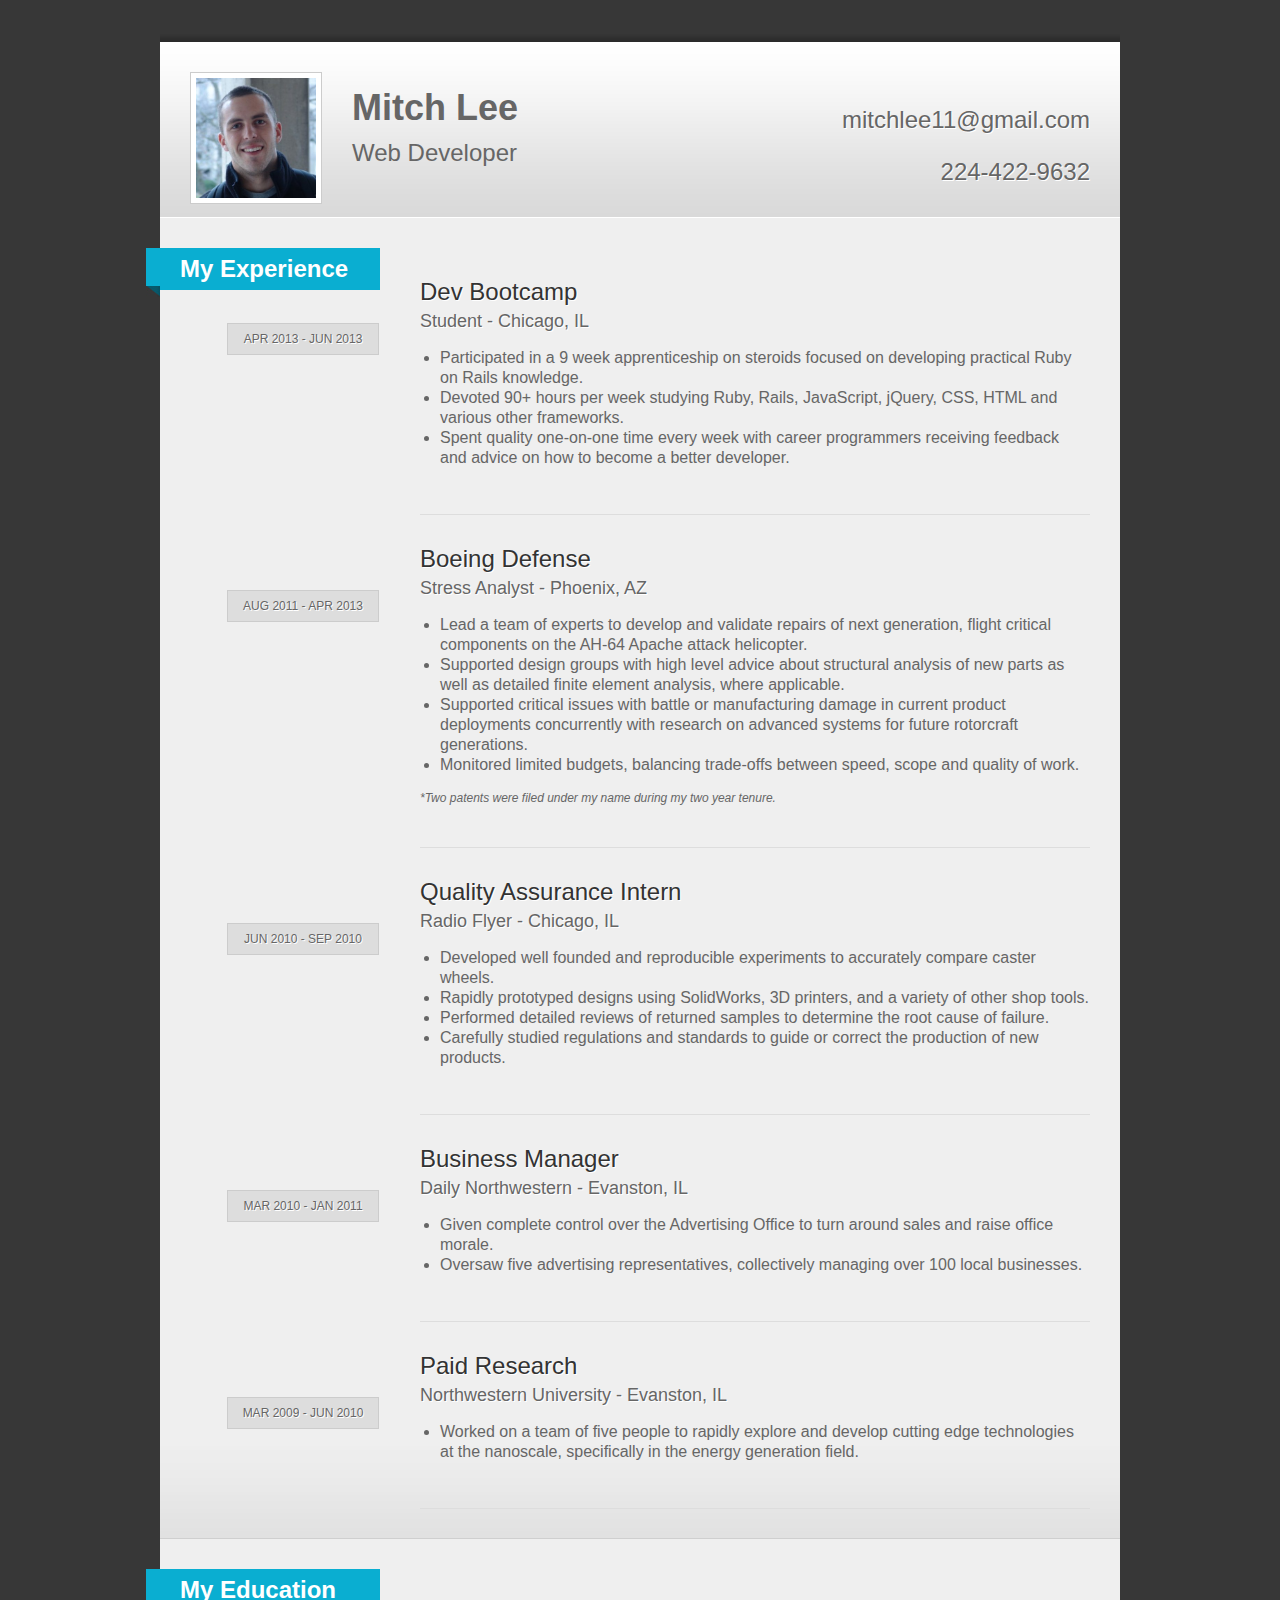
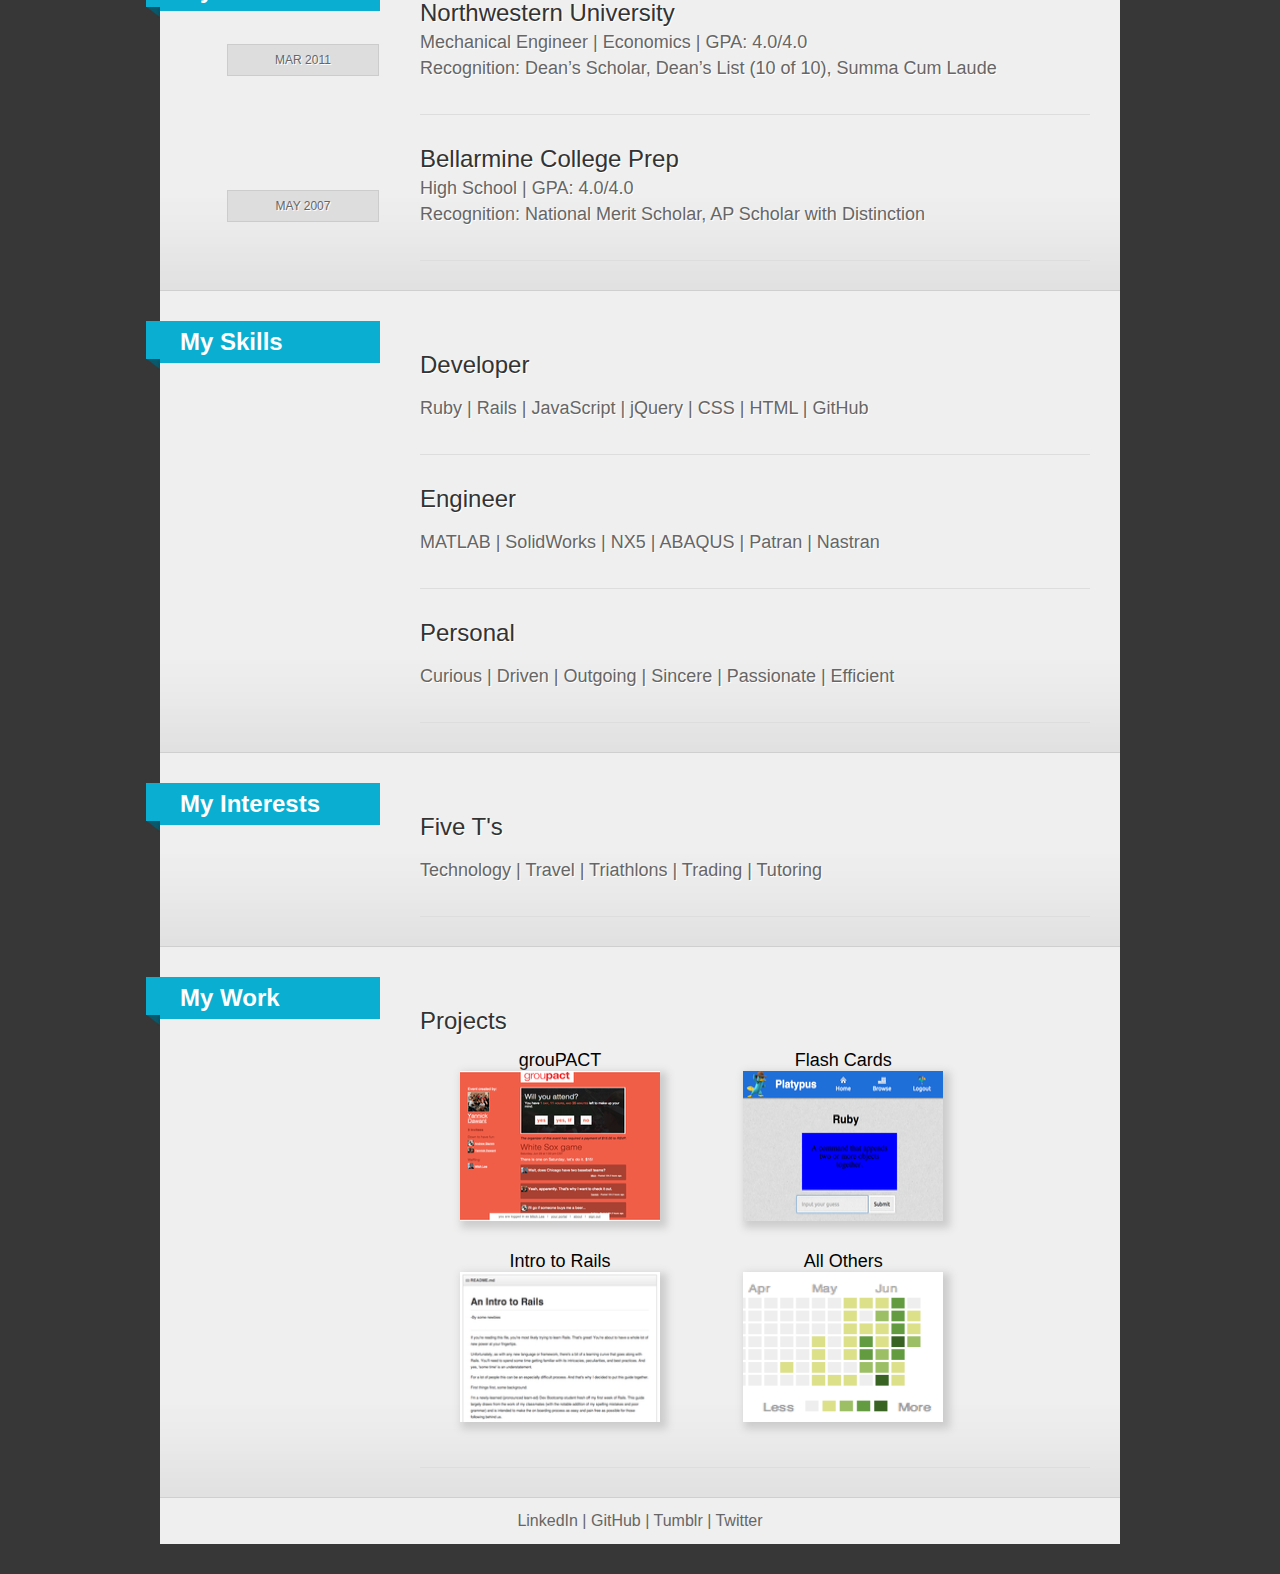
==== resume.html @ 45ca606d "add resume page" ====
<!DOCTYPE html PUBLIC "-//W3C//DTD XHTML 1.0 Transitional//EN" "http://www.w3.org/TR/xhtml1/DTD/xhtml1-transitional.dtd">
<html xmlns="http://www.w3.org/1999/xhtml">
<head>
  <meta http-equiv="Content-Type" content="text/html; charset=utf-8" />
  <title>Mitchell Lee's Resume</title>
  <link rel="stylesheet" type="text/css" href="stylesheets/resume_style.css" />
</head>

<body>
	<div id="wrapper">
   <div id="banner">
     <div id="logo">
      <img src="images/mitch_lee.jpg" alt="Mitch Lee" width="120" height="120" draggable="false">
      <h1><a href="http://mitchjlee.com">Mitch Lee</a></h1>
      <h2>Web Developer</h2>
    </div>
    <div id="info">
     <p><a href="mailto:mitchlee11@gmail.com">mitchlee11@gmail.com</a></p>
     <p>224-422-9632</p>
   </div>
 </div>

 <div class="section">
   <h3>My Experience<div class="lefthead"></div></h3>
   <div class="content">
     <div class="item">
      <div class="date">APR 2013 - JUN 2013</div>
      <h4>Dev Bootcamp</h4>
      <h5>Student - Chicago, IL</h5>
      <ul>
        <li>Participated in a 9 week apprenticeship on steroids focused on developing practical Ruby on Rails knowledge.</li>
        <li>Devoted 90+ hours per week studying Ruby, Rails, JavaScript, jQuery, CSS, HTML and various
          other frameworks.</li>
          <li>Spent quality one-on-one time every week with career programmers receiving feedback and
            advice on how to become a better developer.</li>
          </ul>
        </div>

        <div class="item">
          <h4>Boeing Defense</h4>
          <h5>Stress Analyst - Phoenix, AZ</h5>
          <div class="date">AUG 2011 - APR 2013</div>
          <ul>
            <li>Lead a team of experts to develop and validate repairs of next generation, flight critical components on the AH-64 Apache attack helicopter.</li>
            <li>Supported design groups with high level advice about structural analysis of new parts as well as detailed finite element analysis, where applicable.</li>
            <li>Supported critical issues with battle or manufacturing damage in current product deployments concurrently with research on advanced systems for future rotorcraft generations.</li>
            <li>Monitored limited budgets, balancing trade-offs between speed, scope and quality of work.</li>
          </ul>
          <p><em>*Two patents were filed under my name during my two year tenure.</em></p>
        </div>


        <div class="item">
          <h4>Quality Assurance Intern</h4>
          <h5>Radio Flyer - Chicago, IL</h5>
          <div class="date">JUN 2010 - SEP 2010</div>
          <ul>
            <li>Developed well founded and reproducible experiments to accurately compare caster wheels.</li>
            <li>Rapidly prototyped designs using SolidWorks, 3D printers, and a variety of other shop tools.</li>
            <li>Performed detailed reviews of returned samples to determine the root cause of failure.</li>
            <li>Carefully studied regulations and standards to guide or correct the production of new products.</li>
          </ul>
        </div>

        <div class="item">
          <h4>Business Manager</h4>
          <h5>Daily Northwestern - Evanston, IL</h5>
          <div class="date">MAR 2010 - JAN 2011</div>
          <ul>
            <li>Given complete control over the Advertising Office to turn around sales and raise office morale.</li>
            <li>Oversaw five advertising representatives, collectively managing over 100 local businesses.</li>
          </ul>
        </div>

        <div class="item">
          <h4>Paid Research</h4>
          <h5>Northwestern University - Evanston, IL</h5>
          <div class="date">MAR 2009 - JUN 2010</div>
          <ul>
            <li>Worked on a team of five people to rapidly explore and develop cutting edge technologies at the nanoscale, specifically in the energy generation field.</li>
          </ul>
        </div>

      </div>
      <div class="clear"></div>
    </div>

    <div class="section">
     <h3>My Education
       <div class="lefthead"></div></h3>
       <div class="content">
         <div class="item">
          <div class="date">MAR  2011</div>
          <h4>Northwestern University</h4>
          <h5>Mechanical Engineer | Economics | GPA: 4.0/4.0</h5>
          <h5>Recognition: Dean’s Scholar, Dean’s List (10 of 10), Summa Cum Laude</h5>
        </div>

        <div class="item">
          <h4>Bellarmine College Prep</h4>
          <h5>High School | GPA: 4.0/4.0 </h5>
          <div class="date">MAY 2007</div>
          <h5>Recognition: National Merit Scholar, AP Scholar with Distinction</h5>
        </div>

      </div>
      <div class="clear"></div>
    </div>

    <div class="section">
     <h3>My Skills
       <div class="lefthead"></div></h3>
       <div class="content">
        <div class="item">
          <h4>Developer</h4>
          <br />
          <h5>Ruby | Rails | JavaScript | jQuery | CSS | HTML | GitHub</h5>
        </div>

        <div class="item">
          <h4>Engineer</h4>
          <br />
          <h5>MATLAB | SolidWorks | NX5 | ABAQUS | Patran | Nastran</h5>
        </div>

        <div class="item">
          <h4>Personal</h4>
          <br />
          <h5>Curious | Driven | Outgoing | Sincere | Passionate | Efficient</h5>
        </div>

      </div>
      <div class="clear"></div>
    </div>

    <div class="section">
     <h3>My Interests
       <div class="lefthead"></div></h3>
       <div class="content">
        <div class="item">
          <h4>Five T's</h4>
          <br />
          <h5>Technology | Travel | Triathlons | Trading | Tutoring</h5>
        </div>
      </div>
      <div class="clear"></div>
    </div>

    <div class="section">
     <h3>My Work
       <div class="lefthead"></div></h3>
       <div class="content">
        <div class="item">
          <h4>Projects</h4>
            <div class="projects">
            <a href="https://github.com/dontmitch/group_planning" target="_blank">grouPACT</a><br />
            <a href="http://groupact.me" target="_blank"><img src="images/groupact.png" alt="grouPACT" draggable="false" width="200" height="150"/></a>
            </div>

            <div class="projects">
            <a href="https://github.com/dontmitch/web_flash_cards" target="_blank">Flash Cards</a><br />
            <a href="http://platypuscards.herokuapp.com/" target="_blank"><img src="images/flashcards.png" alt="Flash Cards" draggable="false" width="200" height="150"/></a>
            </div>

            <div class="projects">
            <a href="https://github.com/dontmitch/intro_to_rails" target="_blank">Intro to Rails</a><br />
            <a href="https://github.com/dontmitch/intro_to_rails" target="_blank"><img src="images/intro_to_rails.png" alt="Intro to Rails" draggable="false" width="200" height="150"/></a>
            </div>

            <div class="projects">
            <a href="https://github.com/dontmitch/" target="_blank">All Others</a><br />
            <a href="https://github.com/dontmitch/" target="_blank"><img src="images/github.png" alt="My GitHub" draggable="false" width="200" height="150"/></a>
            </div>
        </div>
      </div>
      <div class="clear"></div>
    </div>


<footer><a href="http://www.linkedin.com/in/mitchjlee/" target="_blank">LinkedIn</a> | <a href="https://github.com/dontmitch/" target="_blank">GitHub</a> | <a href="http://dontmitch.tumblr.com/" target="_blank">Tumblr</a> | <a href="https://twitter.com/dontmitch" target="_blank">Twitter</a> </footer>

  </div>
</body>
</html>
---- stylesheets/resume_style.css ----
body,td,th {
	font-family: Arial, Helvetica, sans-serif;
	font-size: 12px;
	color: #666;
}
body {
	background-color: #373737;
	margin:30px 0 30px 0;
	text-align:center;
}
footer{
	text-align:center;
	font-size: 16px;
	width:100%;
	padding:14px 0;
}
footer a{
	text-decoration: none;
}
#wrapper{
	width:960px;
	margin:0 auto;
	text-align:left;
	background: url(../images/shadow.jpg) repeat-x top #efefef;
	padding-top:12px;
}
#banner{
	background:url(../images/topbanner.jpg) repeat-x top;
	height:176px;
	width:100%;
}
h1{
	font-size:36px;
	font-weight:bold;
	color:#333;
	margin:0;
	padding:15px 0 0 0;
}
h1 a{
	text-decoration: none;
}
#logo{
	float:left;
	padding:30px;
	width:500px;
}
#logo img{
	float:left;
	padding:5px;
	background:white;
	border:1px solid #ccc;
	margin-right:30px;
}
h2{
	font-size:24px;
	color:#666;
	margin:10px 0 0 0;
	font-weight:normal;
}
#info{
	float:right;
	text-align: right;
	font-size:24px;
	color:#666;
	padding-top:40px;
	margin-right: 30px;
	text-shadow:1px 1px white;
}
#info a{
	text-decoration: none;
}
.section{
	width:100%;
	background:url(../images/sectionrepeat.jpg) repeat-x bottom;
	padding:30px 0;
}
h3{
	position:relative;
	background:#0aaed1;
	font-size:24px;
	color:white;
	font-weight:bold;
	width:180px;
	padding:7px 20px 7px 20px;
	margin:0;
	float:left;
}
.lefthead{
	background:url(../images/h3left.jpg) top left no-repeat;
	width:14px;
	height:49px;
	position:absolute;
	top:0;
	left:-14px;
}
.content{
	float:right;
	padding-right:30px;
	width:670px;
}
.content ul{
	padding-left: 20px;
	font-size: 16px;
}
.projects{
	display: inline-block;
	width: 250px;
	padding: 15px;
	font-size: 18px;
	text-align: center;
}
.projects a{
	text-decoration: none;
	color: black !important;
}
.projects a:hover{
	color: gray !important;
}
.projects img{
	box-shadow: 4px 4px 8px 3px #ccc;
}
.clear{
	clear:both;
}
h4{
	margin:0;
	font-size:24px;
	font-weight:normal;
	color:#333;
	text-shadow:1px 1px white;
}
h5{
	margin:5px 0 5px 0;
	font-size:18px;
	font-weight:normal;
	color:#666;
	text-shadow:1px 1px white;
}
.item{
	padding:30px 0;
	border-bottom:1px solid #ddd;
	position:relative;
}
.date{
	position:absolute;
	top:75px;
	left:-193px;
	width:150px;
	height:22px;
	padding-top:8px;
	background:#ddd;
	border:1px solid #ccc;
	font-size:12px;
	text-align:center;
	text-shadow:1px 1px white;
}
a:link {
	color: #666;
}
a:visited {
	color: #666;
}
a:hover {
	color: #333;
}
a:active {
	color: #666;
}
ul{
	line-height:20px;
}
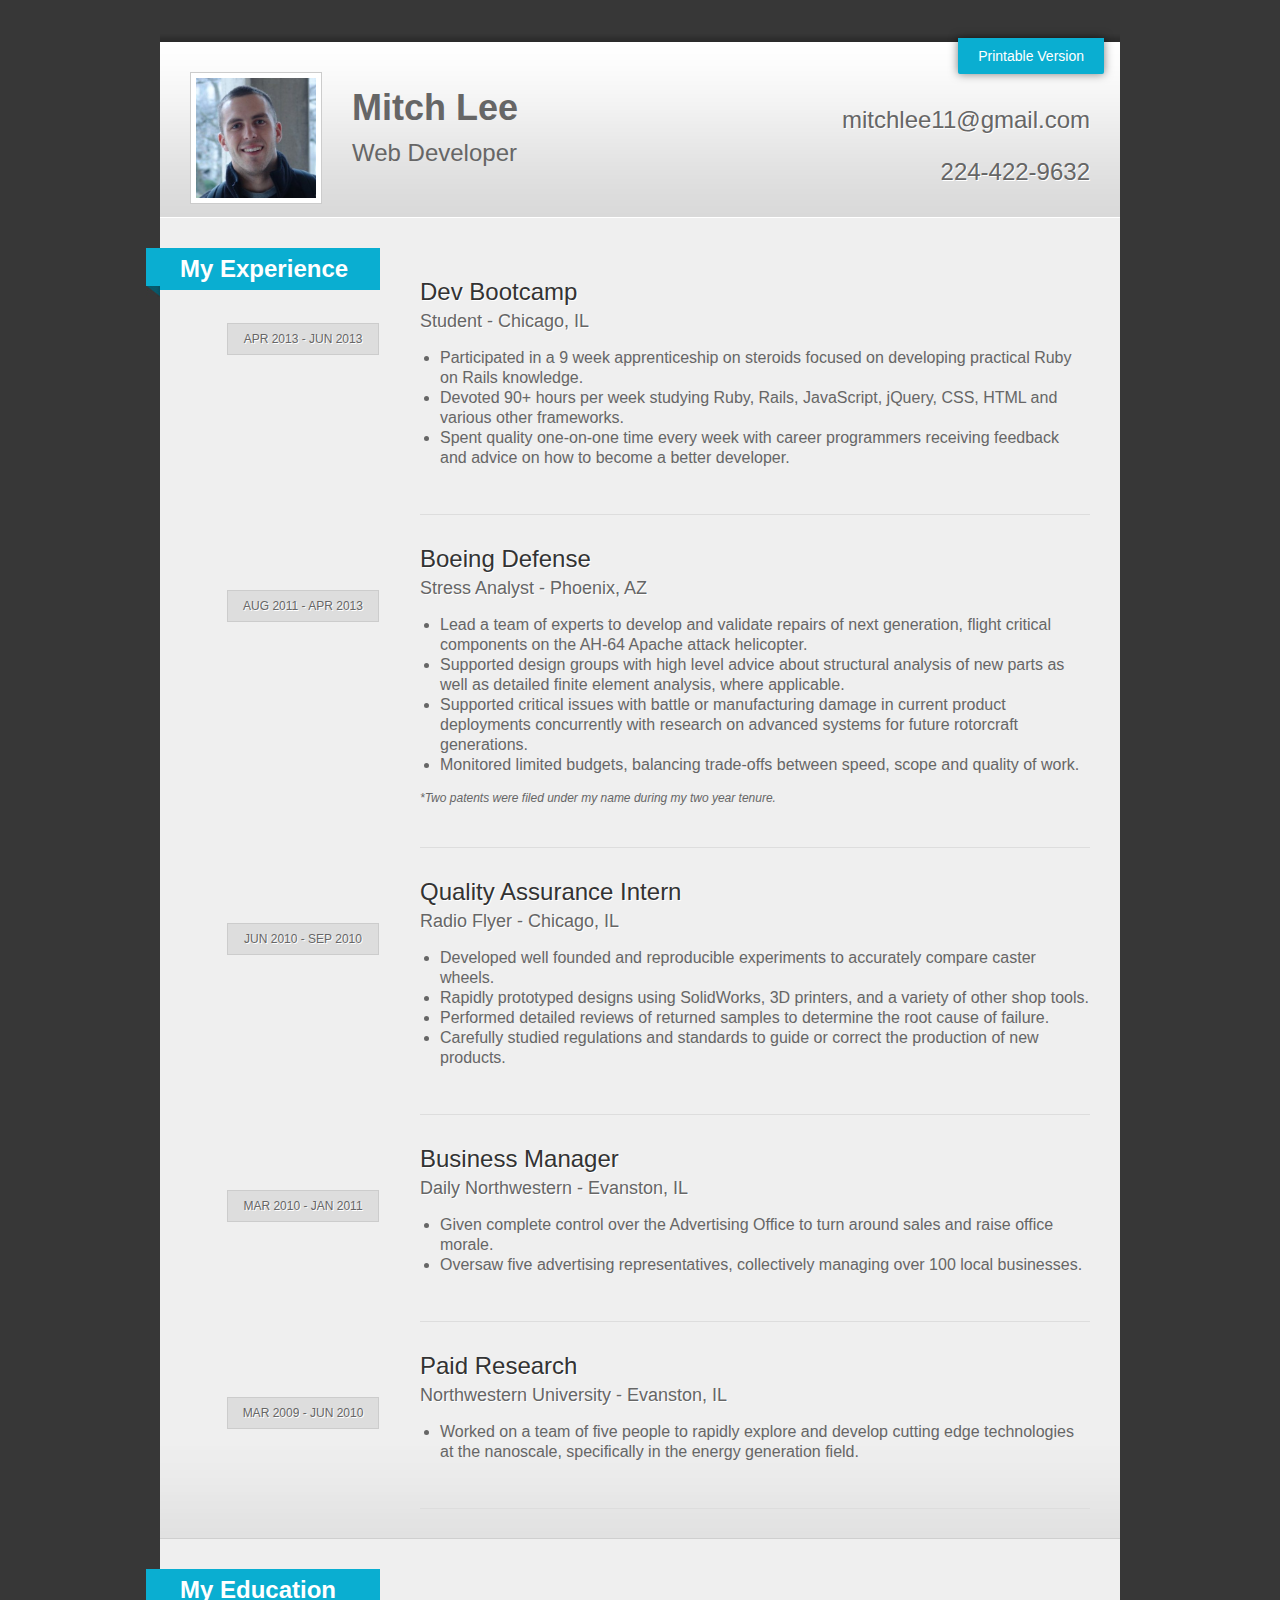
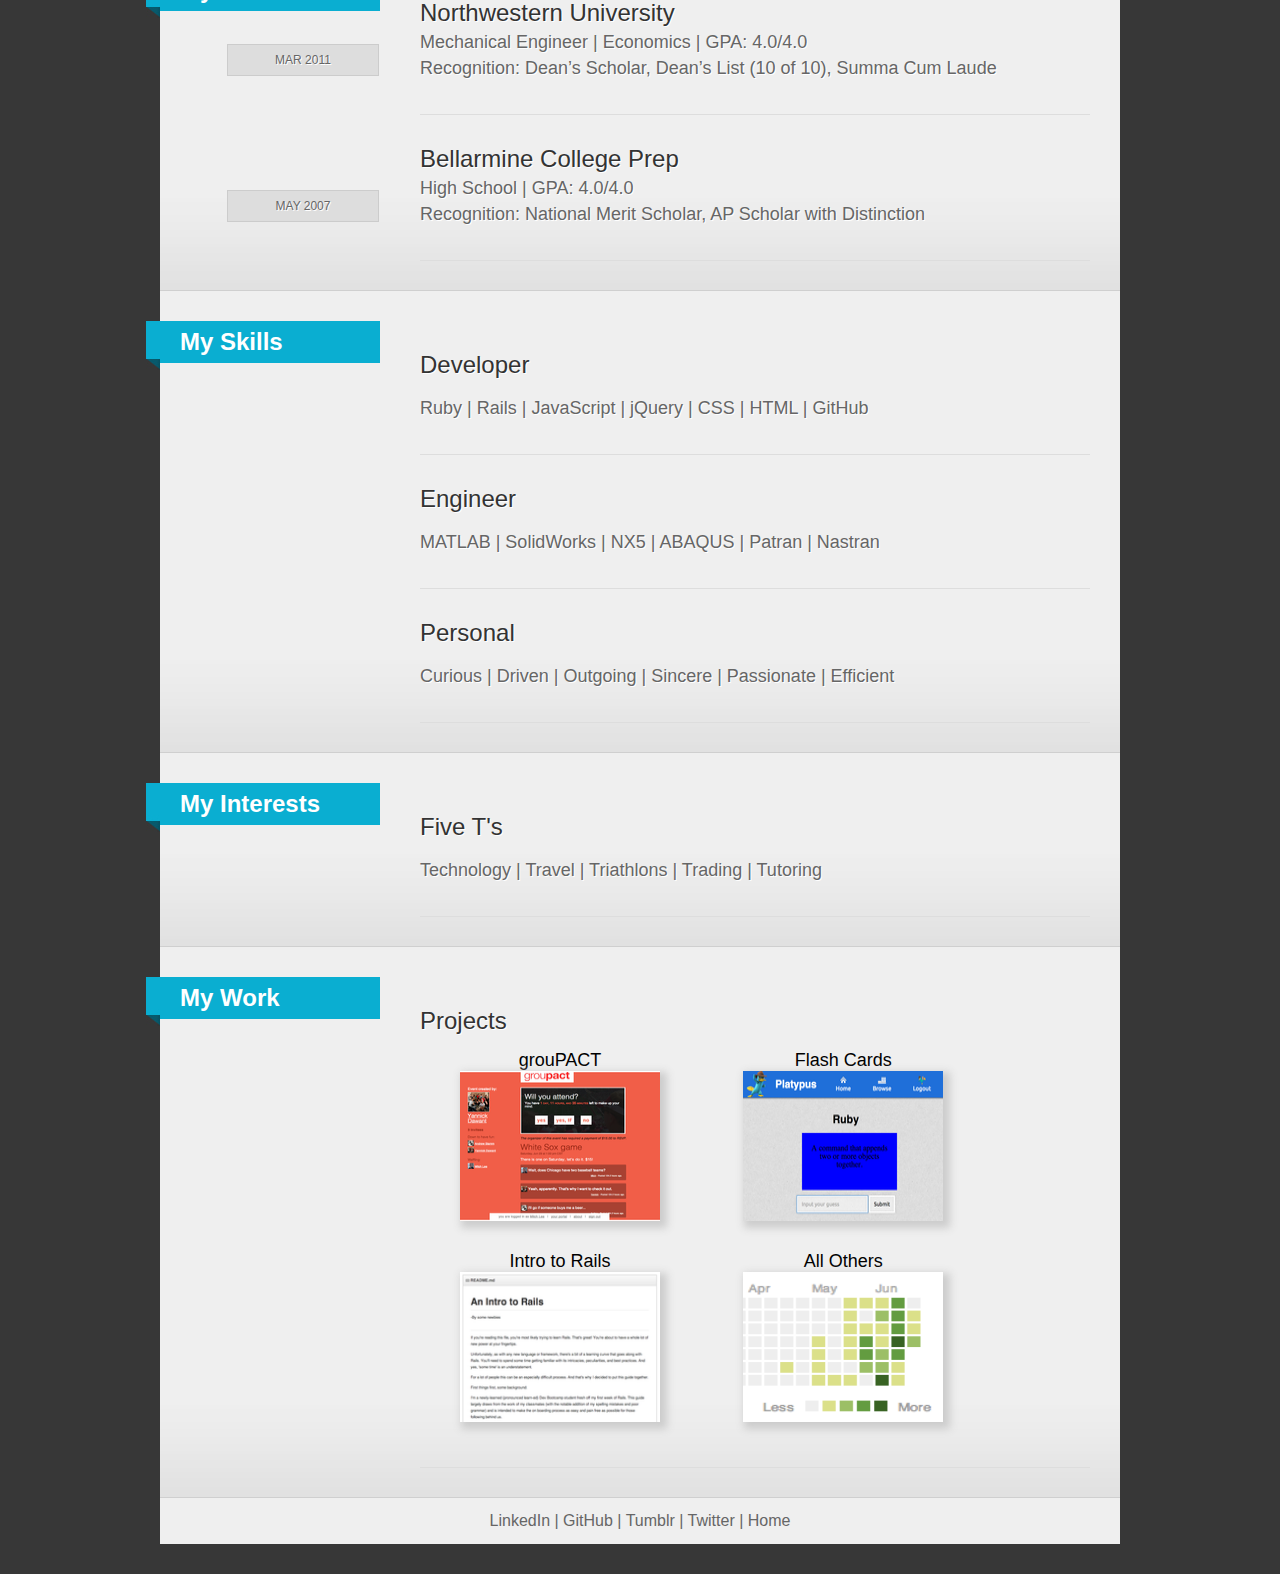
==== commit c346cf0b: "add resume page and printable version" ====
--- a/resume.html
+++ b/resume.html
@@ -11,6 +11,7 @@
    <div id="banner">
      <div id="logo">
       <img src="images/mitch_lee.jpg" alt="Mitch Lee" width="120" height="120" draggable="false">
+      <a id="printable_banner" href="https://mitchjlee.com/resume.pdf">Printable Version</a>
       <h1><a href="http://mitchjlee.com">Mitch Lee</a></h1>
       <h2>Web Developer</h2>
     </div>
@@ -177,7 +178,7 @@
     </div>
 
 
-<footer><a href="http://www.linkedin.com/in/mitchjlee/" target="_blank">LinkedIn</a> | <a href="https://github.com/dontmitch/" target="_blank">GitHub</a> | <a href="http://dontmitch.tumblr.com/" target="_blank">Tumblr</a> | <a href="https://twitter.com/dontmitch" target="_blank">Twitter</a> </footer>
+<footer><a href="http://www.linkedin.com/in/mitchjlee/" target="_blank">LinkedIn</a> | <a href="https://github.com/dontmitch/" target="_blank">GitHub</a> | <a href="http://dontmitch.tumblr.com/" target="_blank">Tumblr</a> | <a href="https://twitter.com/dontmitch" target="_blank">Twitter</a> | <a href="http://mitchjlee.com">Home</a> </footer>
 
   </div>
 </body>
--- a/stylesheets/resume_style.css
+++ b/stylesheets/resume_style.css
@@ -25,6 +25,7 @@
 	padding-top:12px;
 }
 #banner{
+	position: relative;
 	background:url(../images/topbanner.jpg) repeat-x top;
 	height:176px;
 	width:100%;
@@ -169,3 +170,18 @@
 ul{
 	line-height:20px;
 }
+#printable_banner {
+	text-decoration: none;
+  display: block;
+  position: absolute;
+  top:-4px;
+  right: 16px;
+  z-index: 10;
+  padding: 10px 20px 10px 20px;
+  color: #fff;
+  background: #0aaed1 no-repeat 95% 50%;
+  font-size: 14px;
+  box-shadow: 0 0 10px rgba(0,0,0,.5);
+  border-bottom-left-radius: 2px;
+  border-bottom-right-radius: 2px;
+}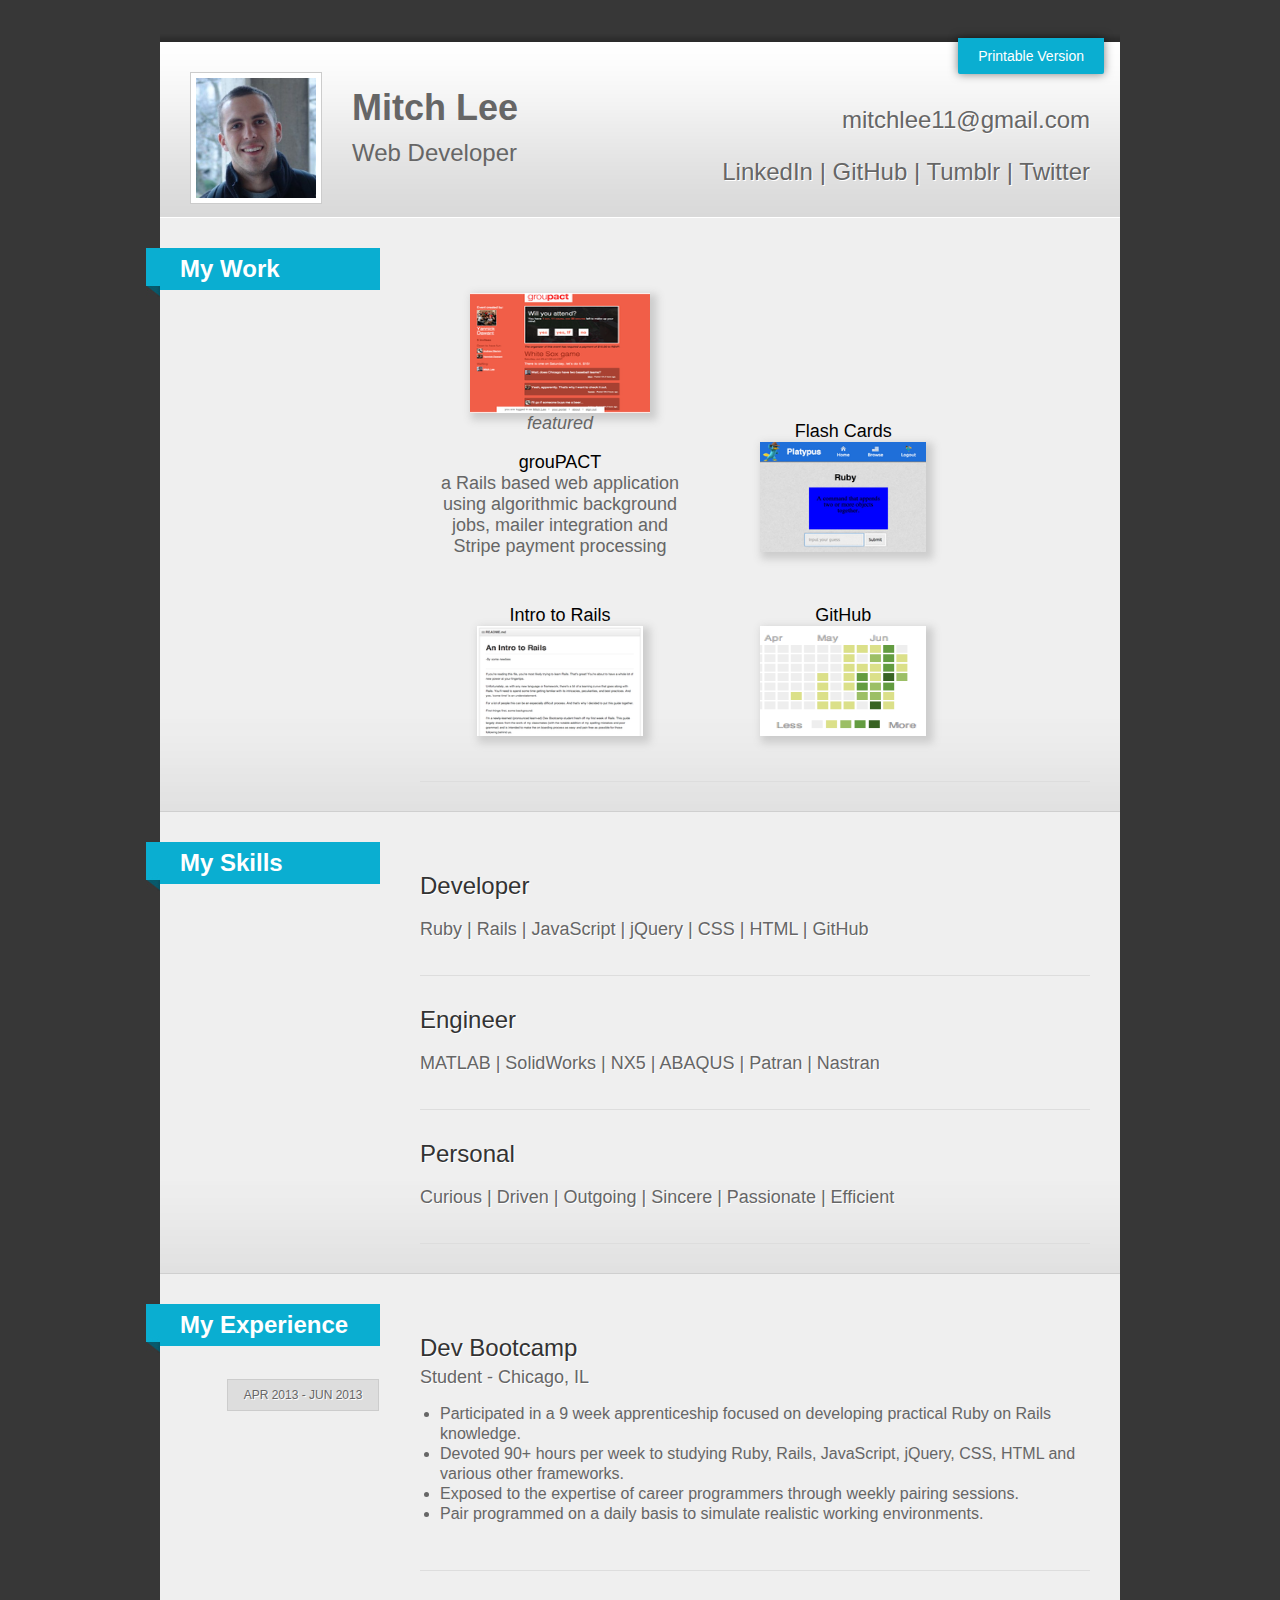
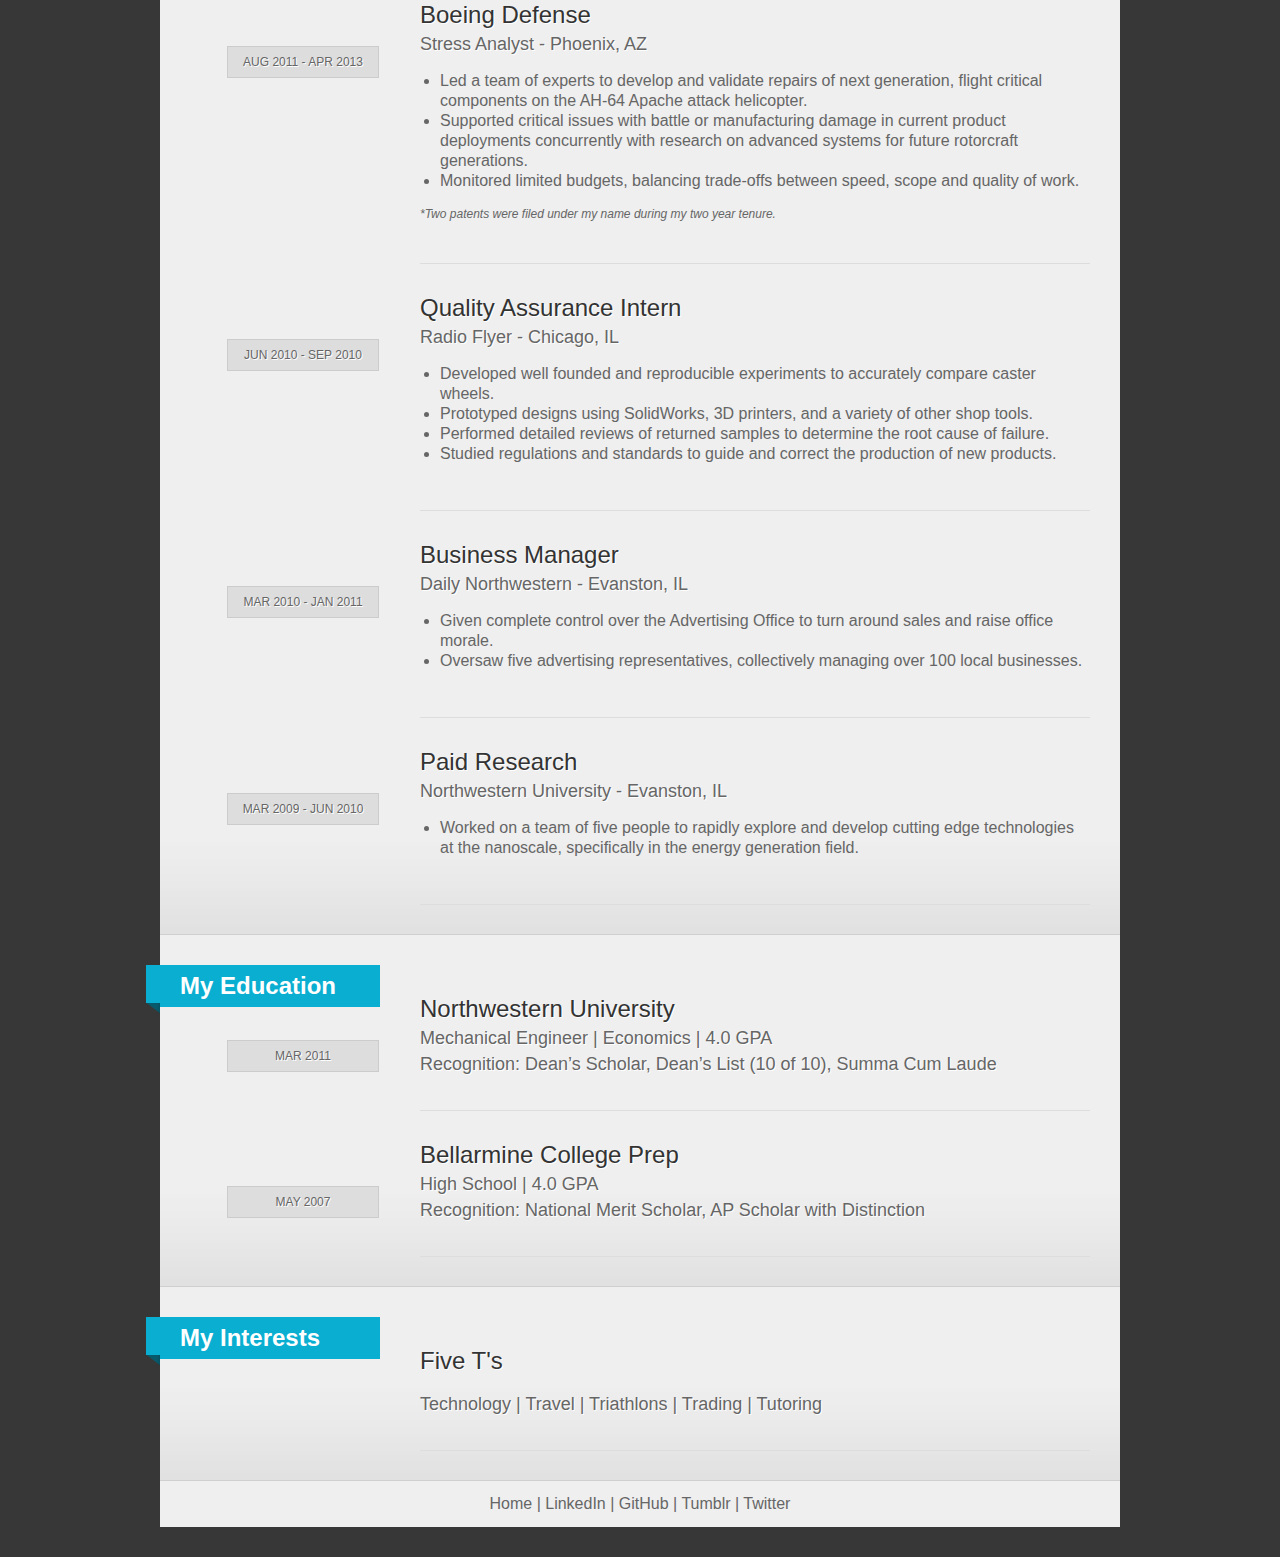
==== commit 86391a32: "fix link error" ====
--- a/resume.html
+++ b/resume.html
@@ -2,7 +2,7 @@
 <html xmlns="http://www.w3.org/1999/xhtml">
 <head>
   <meta http-equiv="Content-Type" content="text/html; charset=utf-8" />
-  <title>Mitchell Lee's Resume</title>
+  <title>Mitch Lee's Resume</title>
   <link rel="stylesheet" type="text/css" href="stylesheets/resume_style.css" />
 </head>
 
@@ -11,77 +11,133 @@
    <div id="banner">
      <div id="logo">
       <img src="images/mitch_lee.jpg" alt="Mitch Lee" width="120" height="120" draggable="false">
-      <a id="printable_banner" href="https://mitchjlee.com/resume.pdf">Printable Version</a>
+      <a id="printable_banner" href="resume.pdf">Printable Version</a>
       <h1><a href="http://mitchjlee.com">Mitch Lee</a></h1>
       <h2>Web Developer</h2>
     </div>
     <div id="info">
      <p><a href="mailto:mitchlee11@gmail.com">mitchlee11@gmail.com</a></p>
-     <p>224-422-9632</p>
+     <p id="resume-links"><a href="http://www.linkedin.com/in/mitchjlee/" target="_blank">LinkedIn</a> | <a href="https://github.com/dontmitch/" target="_blank">GitHub</a> | <a href="http://dontmitch.tumblr.com/" target="_blank">Tumblr</a> | <a href="https://twitter.com/dontmitch" target="_blank">Twitter</a> </p>
    </div>
- </div>
+  </div>
 
- <div class="section">
-   <h3>My Experience<div class="lefthead"></div></h3>
-   <div class="content">
-     <div class="item">
-      <div class="date">APR 2013 - JUN 2013</div>
-      <h4>Dev Bootcamp</h4>
-      <h5>Student - Chicago, IL</h5>
-      <ul>
-        <li>Participated in a 9 week apprenticeship on steroids focused on developing practical Ruby on Rails knowledge.</li>
-        <li>Devoted 90+ hours per week studying Ruby, Rails, JavaScript, jQuery, CSS, HTML and various
-          other frameworks.</li>
-          <li>Spent quality one-on-one time every week with career programmers receiving feedback and
-            advice on how to become a better developer.</li>
-          </ul>
+  <div class="section">
+    <h3>My Work
+      <div class="lefthead"></div></h3>
+      <div class="content">
+      <div class="item">
+        <div class="projects highlight-project">
+          <a href="http://groupact.me" target="_blank"><img src="images/groupact.png" alt="grouPACT" draggable="false" width="180" height="120"/></a>
+          <div class="featured"><em>featured</em></div>
+          <p><a href="https://github.com/dontmitch/group_planning" target="_blank">grouPACT</a><br /> a Rails based web application using algorithmic background jobs, mailer integration and Stripe payment processing</p>
         </div>
 
-        <div class="item">
-          <h4>Boeing Defense</h4>
-          <h5>Stress Analyst - Phoenix, AZ</h5>
-          <div class="date">AUG 2011 - APR 2013</div>
-          <ul>
-            <li>Lead a team of experts to develop and validate repairs of next generation, flight critical components on the AH-64 Apache attack helicopter.</li>
-            <li>Supported design groups with high level advice about structural analysis of new parts as well as detailed finite element analysis, where applicable.</li>
-            <li>Supported critical issues with battle or manufacturing damage in current product deployments concurrently with research on advanced systems for future rotorcraft generations.</li>
-            <li>Monitored limited budgets, balancing trade-offs between speed, scope and quality of work.</li>
-          </ul>
-          <p><em>*Two patents were filed under my name during my two year tenure.</em></p>
+        <div class="projects">
+          <a href="https://github.com/dontmitch/web_flash_cards" target="_blank">Flash Cards</a><br />
+          <a href="http://platypuscards.herokuapp.com/" target="_blank"><img src="images/flashcards.png" alt="Flash Cards" draggable="false" width="166" height="110"/></a>
         </div>
 
-
-        <div class="item">
-          <h4>Quality Assurance Intern</h4>
-          <h5>Radio Flyer - Chicago, IL</h5>
-          <div class="date">JUN 2010 - SEP 2010</div>
-          <ul>
-            <li>Developed well founded and reproducible experiments to accurately compare caster wheels.</li>
-            <li>Rapidly prototyped designs using SolidWorks, 3D printers, and a variety of other shop tools.</li>
-            <li>Performed detailed reviews of returned samples to determine the root cause of failure.</li>
-            <li>Carefully studied regulations and standards to guide or correct the production of new products.</li>
-          </ul>
+        <div class="projects">
+          <a href="https://github.com/dontmitch/intro_to_rails" target="_blank">Intro to Rails</a><br />
+          <a href="https://github.com/dontmitch/intro_to_rails" target="_blank"><img src="images/intro_to_rails.png" alt="Intro to Rails" draggable="false" width="166" height="110"/></a>
         </div>
 
-        <div class="item">
-          <h4>Business Manager</h4>
-          <h5>Daily Northwestern - Evanston, IL</h5>
-          <div class="date">MAR 2010 - JAN 2011</div>
-          <ul>
-            <li>Given complete control over the Advertising Office to turn around sales and raise office morale.</li>
-            <li>Oversaw five advertising representatives, collectively managing over 100 local businesses.</li>
-          </ul>
+        <div class="projects">
+          <a href="https://github.com/dontmitch/" target="_blank">GitHub</a><br />
+          <a href="https://github.com/dontmitch/" target="_blank"><img src="images/github.png" alt="My GitHub" draggable="false" width="166" height="110"/></a>
         </div>
+        <div class="clear"></div>
+      </div>
+    </div>
+    <div class="clear"></div>
+  </div>
 
-        <div class="item">
-          <h4>Paid Research</h4>
-          <h5>Northwestern University - Evanston, IL</h5>
-          <div class="date">MAR 2009 - JUN 2010</div>
-          <ul>
-            <li>Worked on a team of five people to rapidly explore and develop cutting edge technologies at the nanoscale, specifically in the energy generation field.</li>
-          </ul>
-        </div>
+  <div class="section">
+    <h3>My Skills
+      <div class="lefthead"></div></h3>
+      <div class="content">
+      <div class="item">
+        <h4>Developer</h4>
+        <br />
+        <h5>Ruby | Rails | JavaScript | jQuery | CSS | HTML | GitHub</h5>
+      </div>
 
+      <div class="item">
+        <h4>Engineer</h4>
+        <br />
+        <h5>MATLAB | SolidWorks | NX5 | ABAQUS | Patran | Nastran</h5>
+      </div>
+
+      <div class="item">
+        <h4>Personal</h4>
+        <br />
+        <h5>Curious | Driven | Outgoing | Sincere | Passionate | Efficient</h5>
+      </div>
+
+    </div>
+    <div class="clear"></div>
+  </div>
+
+  <div class="section">
+    <h3>My Experience<div class="lefthead"></div></h3>
+    <div class="content">
+
+      <div class="item">
+        <div class="date">APR 2013 - JUN 2013</div>
+        <h4>Dev Bootcamp</h4>
+        <h5>Student - Chicago, IL</h5>
+        <ul>
+          <li>Participated in a 9 week apprenticeship focused on developing practical Ruby on Rails
+knowledge.</li>
+          <li>Devoted 90+ hours per week to studying Ruby, Rails, JavaScript, jQuery, CSS, HTML and various
+            other frameworks.</li>
+          <li>Exposed to the expertise of career programmers through weekly pairing sessions.</li>
+          <li>Pair programmed on a daily basis to simulate realistic working environments.</li>
+        </ul>
+      </div>
+
+      <div class="item">
+        <h4>Boeing Defense</h4>
+        <h5>Stress Analyst - Phoenix, AZ</h5>
+        <div class="date">AUG 2011 - APR 2013</div>
+        <ul>
+          <li>Led a team of experts to develop and validate repairs of next generation, flight critical components on the AH-64 Apache attack helicopter.</li>
+          <li>Supported critical issues with battle or manufacturing damage in current product deployments concurrently with research on advanced systems for future rotorcraft generations.</li>
+          <li>Monitored limited budgets, balancing trade-offs between speed, scope and quality of work.</li>
+        </ul>
+        <p><em>*Two patents were filed under my name during my two year tenure.</em></p>
+      </div>
+
+      <div class="item">
+        <h4>Quality Assurance Intern</h4>
+        <h5>Radio Flyer - Chicago, IL</h5>
+        <div class="date">JUN 2010 - SEP 2010</div>
+        <ul>
+          <li>Developed well founded and reproducible experiments to accurately compare caster wheels.</li>
+          <li>Prototyped designs using SolidWorks, 3D printers, and a variety of other shop tools.</li>
+          <li>Performed detailed reviews of returned samples to determine the root cause of failure.</li>
+          <li>Studied regulations and standards to guide and correct the production of new products.</li>
+        </ul>
+      </div>
+
+      <div class="item">
+        <h4>Business Manager</h4>
+        <h5>Daily Northwestern - Evanston, IL</h5>
+        <div class="date">MAR 2010 - JAN 2011</div>
+        <ul>
+          <li>Given complete control over the Advertising Office to turn around sales and raise office morale.</li>
+          <li>Oversaw five advertising representatives, collectively managing over 100 local businesses.</li>
+        </ul>
+      </div>
+
+      <div class="item">
+        <h4>Paid Research</h4>
+        <h5>Northwestern University - Evanston, IL</h5>
+        <div class="date">MAR 2009 - JUN 2010</div>
+        <ul>
+          <li>Worked on a team of five people to rapidly explore and develop cutting edge technologies at the nanoscale, specifically in the energy generation field.</li>
+        </ul>
+      </div>
       </div>
       <div class="clear"></div>
     </div>
@@ -93,41 +149,15 @@
          <div class="item">
           <div class="date">MAR  2011</div>
           <h4>Northwestern University</h4>
-          <h5>Mechanical Engineer | Economics | GPA: 4.0/4.0</h5>
+          <h5>Mechanical Engineer | Economics | 4.0 GPA</h5>
           <h5>Recognition: Dean’s Scholar, Dean’s List (10 of 10), Summa Cum Laude</h5>
         </div>
 
         <div class="item">
           <h4>Bellarmine College Prep</h4>
-          <h5>High School | GPA: 4.0/4.0 </h5>
+          <h5>High School | 4.0 GPA </h5>
           <div class="date">MAY 2007</div>
           <h5>Recognition: National Merit Scholar, AP Scholar with Distinction</h5>
-        </div>
-
-      </div>
-      <div class="clear"></div>
-    </div>
-
-    <div class="section">
-     <h3>My Skills
-       <div class="lefthead"></div></h3>
-       <div class="content">
-        <div class="item">
-          <h4>Developer</h4>
-          <br />
-          <h5>Ruby | Rails | JavaScript | jQuery | CSS | HTML | GitHub</h5>
-        </div>
-
-        <div class="item">
-          <h4>Engineer</h4>
-          <br />
-          <h5>MATLAB | SolidWorks | NX5 | ABAQUS | Patran | Nastran</h5>
-        </div>
-
-        <div class="item">
-          <h4>Personal</h4>
-          <br />
-          <h5>Curious | Driven | Outgoing | Sincere | Passionate | Efficient</h5>
         </div>
 
       </div>
@@ -147,38 +177,7 @@
       <div class="clear"></div>
     </div>
 
-    <div class="section">
-     <h3>My Work
-       <div class="lefthead"></div></h3>
-       <div class="content">
-        <div class="item">
-          <h4>Projects</h4>
-            <div class="projects">
-            <a href="https://github.com/dontmitch/group_planning" target="_blank">grouPACT</a><br />
-            <a href="http://groupact.me" target="_blank"><img src="images/groupact.png" alt="grouPACT" draggable="false" width="200" height="150"/></a>
-            </div>
-
-            <div class="projects">
-            <a href="https://github.com/dontmitch/web_flash_cards" target="_blank">Flash Cards</a><br />
-            <a href="http://platypuscards.herokuapp.com/" target="_blank"><img src="images/flashcards.png" alt="Flash Cards" draggable="false" width="200" height="150"/></a>
-            </div>
-
-            <div class="projects">
-            <a href="https://github.com/dontmitch/intro_to_rails" target="_blank">Intro to Rails</a><br />
-            <a href="https://github.com/dontmitch/intro_to_rails" target="_blank"><img src="images/intro_to_rails.png" alt="Intro to Rails" draggable="false" width="200" height="150"/></a>
-            </div>
-
-            <div class="projects">
-            <a href="https://github.com/dontmitch/" target="_blank">All Others</a><br />
-            <a href="https://github.com/dontmitch/" target="_blank"><img src="images/github.png" alt="My GitHub" draggable="false" width="200" height="150"/></a>
-            </div>
-        </div>
-      </div>
-      <div class="clear"></div>
-    </div>
-
-
-<footer><a href="http://www.linkedin.com/in/mitchjlee/" target="_blank">LinkedIn</a> | <a href="https://github.com/dontmitch/" target="_blank">GitHub</a> | <a href="http://dontmitch.tumblr.com/" target="_blank">Tumblr</a> | <a href="https://twitter.com/dontmitch" target="_blank">Twitter</a> | <a href="http://mitchjlee.com">Home</a> </footer>
+    <footer><a href="http://mitchjlee.com">Home</a> | <a href="http://www.linkedin.com/in/mitchjlee/" target="_blank">LinkedIn</a> | <a href="https://github.com/dontmitch/" target="_blank">GitHub</a> | <a href="http://dontmitch.tumblr.com/" target="_blank">Tumblr</a> | <a href="https://twitter.com/dontmitch" target="_blank">Twitter</a> </footer>
 
   </div>
 </body>
--- a/stylesheets/resume_style.css
+++ b/stylesheets/resume_style.css
@@ -5,155 +5,156 @@
 }
 body {
 	background-color: #373737;
-	margin:30px 0 30px 0;
-	text-align:center;
+	margin: 30px 0 30px 0;
+	text-align: center;
 }
-footer{
-	text-align:center;
+footer {
+	text-align: center;
 	font-size: 16px;
-	width:100%;
-	padding:14px 0;
+	width: 100%;
+	padding: 14px 0;
 }
-footer a{
+footer a {
 	text-decoration: none;
 }
-#wrapper{
-	width:960px;
-	margin:0 auto;
-	text-align:left;
+#wrapper {
+	width: 960px;
+	margin: 0 auto;
+	text-align: left;
 	background: url(../images/shadow.jpg) repeat-x top #efefef;
-	padding-top:12px;
+	padding-top: 12px;
 }
-#banner{
+#banner {
 	position: relative;
-	background:url(../images/topbanner.jpg) repeat-x top;
-	height:176px;
-	width:100%;
+	background: url(../images/topbanner.jpg) repeat-x top;
+	height: 176px;
+	width: 100%;
 }
-h1{
-	font-size:36px;
-	font-weight:bold;
-	color:#333;
-	margin:0;
-	padding:15px 0 0 0;
+h1 {
+	font-size: 36px;
+	font-weight: bold;
+	color: #333;
+	margin: 0;
+	padding: 15px 0 0 0;
 }
-h1 a{
+h1 a {
 	text-decoration: none;
 }
-#logo{
-	float:left;
-	padding:30px;
-	width:500px;
+#logo {
+	float: left;
+	padding: 30px;
+	width: 500px;
 }
-#logo img{
-	float:left;
-	padding:5px;
-	background:white;
-	border:1px solid #ccc;
-	margin-right:30px;
+#logo img {
+	float: left;
+	padding: 5px;
+	background: white;
+	border: 1px solid #ccc;
+	margin-right: 30px;
 }
-h2{
-	font-size:24px;
-	color:#666;
-	margin:10px 0 0 0;
-	font-weight:normal;
+h2 {
+	font-size: 24px;
+	color: #666;
+	margin: 10px 0 0 0;
+	font-weight: normal;
 }
-#info{
-	float:right;
+#info {
+	float: right;
 	text-align: right;
-	font-size:24px;
-	color:#666;
-	padding-top:40px;
+	font-size: 24px;
+	color: #666;
+	padding-top: 40px;
 	margin-right: 30px;
-	text-shadow:1px 1px white;
+	text-shadow: 1px 1px white;
 }
-#info a{
+#info a {
 	text-decoration: none;
 }
-.section{
-	width:100%;
-	background:url(../images/sectionrepeat.jpg) repeat-x bottom;
-	padding:30px 0;
+.section {
+	width: 100%;
+	background: url(../images/sectionrepeat.jpg) repeat-x bottom;
+	padding: 30px 0;
 }
-h3{
-	position:relative;
-	background:#0aaed1;
-	font-size:24px;
-	color:white;
-	font-weight:bold;
-	width:180px;
-	padding:7px 20px 7px 20px;
-	margin:0;
-	float:left;
+h3 {
+	position: relative;
+	background: #0aaed1;
+	font-size: 24px;
+	color: white;
+	font-weight: bold;
+	width: 180px;
+	padding: 7px 20px 7px 20px;
+	margin: 0;
+	float: left;
 }
-.lefthead{
-	background:url(../images/h3left.jpg) top left no-repeat;
-	width:14px;
-	height:49px;
-	position:absolute;
-	top:0;
-	left:-14px;
+.lefthead {
+	background: url(../images/h3left.jpg) top left no-repeat;
+	width: 14px;
+	height: 49px;
+	position: absolute;
+	top: 0;
+	left: -14px;
 }
-.content{
-	float:right;
-	padding-right:30px;
-	width:670px;
+.content {
+	float: right;
+	padding-right: 30px;
+	width: 670px;
 }
-.content ul{
+.content ul {
 	padding-left: 20px;
 	font-size: 16px;
 }
-.projects{
+.projects {
 	display: inline-block;
 	width: 250px;
 	padding: 15px;
 	font-size: 18px;
 	text-align: center;
 }
-.projects a{
+.projects a {
 	text-decoration: none;
 	color: black !important;
 }
-.projects a:hover{
+.projects a:hover {
 	color: gray !important;
 }
-.projects img{
+.projects img {
+	-webkit-box-shadow: 4px 4px 8px 3px #ccc;
 	box-shadow: 4px 4px 8px 3px #ccc;
 }
-.clear{
-	clear:both;
+.clear {
+	clear: both;
 }
-h4{
-	margin:0;
-	font-size:24px;
-	font-weight:normal;
-	color:#333;
-	text-shadow:1px 1px white;
+h4 {
+	margin: 0;
+	font-size: 24px;
+	font-weight: normal;
+	color: #333;
+	text-shadow: 1px 1px white;
 }
-h5{
-	margin:5px 0 5px 0;
-	font-size:18px;
-	font-weight:normal;
-	color:#666;
-	text-shadow:1px 1px white;
+h5 {
+	margin: 5px 0 5px 0;
+	font-size: 18px;
+	font-weight: normal;
+	color: #666;
+	text-shadow: 1px 1px white;
 }
-.item{
-	padding:30px 0;
-	border-bottom:1px solid #ddd;
-	position:relative;
+.item {
+	padding: 30px 0;
+	border-bottom: 1px solid #ddd;
+	position: relative;
 }
-.date{
-	position:absolute;
-	top:75px;
-	left:-193px;
-	width:150px;
-	height:22px;
-	padding-top:8px;
-	background:#ddd;
-	border:1px solid #ccc;
-	font-size:12px;
-	text-align:center;
-	text-shadow:1px 1px white;
+.date {
+	position: absolute;
+	top: 75px;
+	left: -193px;
+	width: 150px;
+	height: 22px;
+	padding-top: 8px;
+	background: #ddd;
+	border: 1px solid #ccc;
+	font-size: 12px;
+	text-align: center;
+	text-shadow: 1px 1px white;
 }
 a:link {
 	color: #666;
@@ -167,21 +168,22 @@
 a:active {
 	color: #666;
 }
-ul{
-	line-height:20px;
+ul {
+	line-height: 20px;
 }
 #printable_banner {
 	text-decoration: none;
-  display: block;
-  position: absolute;
-  top:-4px;
-  right: 16px;
-  z-index: 10;
-  padding: 10px 20px 10px 20px;
-  color: #fff;
-  background: #0aaed1 no-repeat 95% 50%;
-  font-size: 14px;
-  box-shadow: 0 0 10px rgba(0,0,0,.5);
-  border-bottom-left-radius: 2px;
-  border-bottom-right-radius: 2px;
-}+	display: block;
+	position: absolute;
+	top: -4px;
+	right: 16px;
+	z-index: 10;
+	padding: 10px 20px 10px 20px;
+	color: #fff;
+	background: #0aaed1 no-repeat 95% 50%;
+	font-size: 14px;
+	-webkit-box-shadow: 0 0 10px rgba(0,0,0,.5);
+	box-shadow: 0 0 10px rgba(0,0,0,.5);
+	border-bottom-left-radius: 2px;
+	border-bottom-right-radius: 2px;
+}
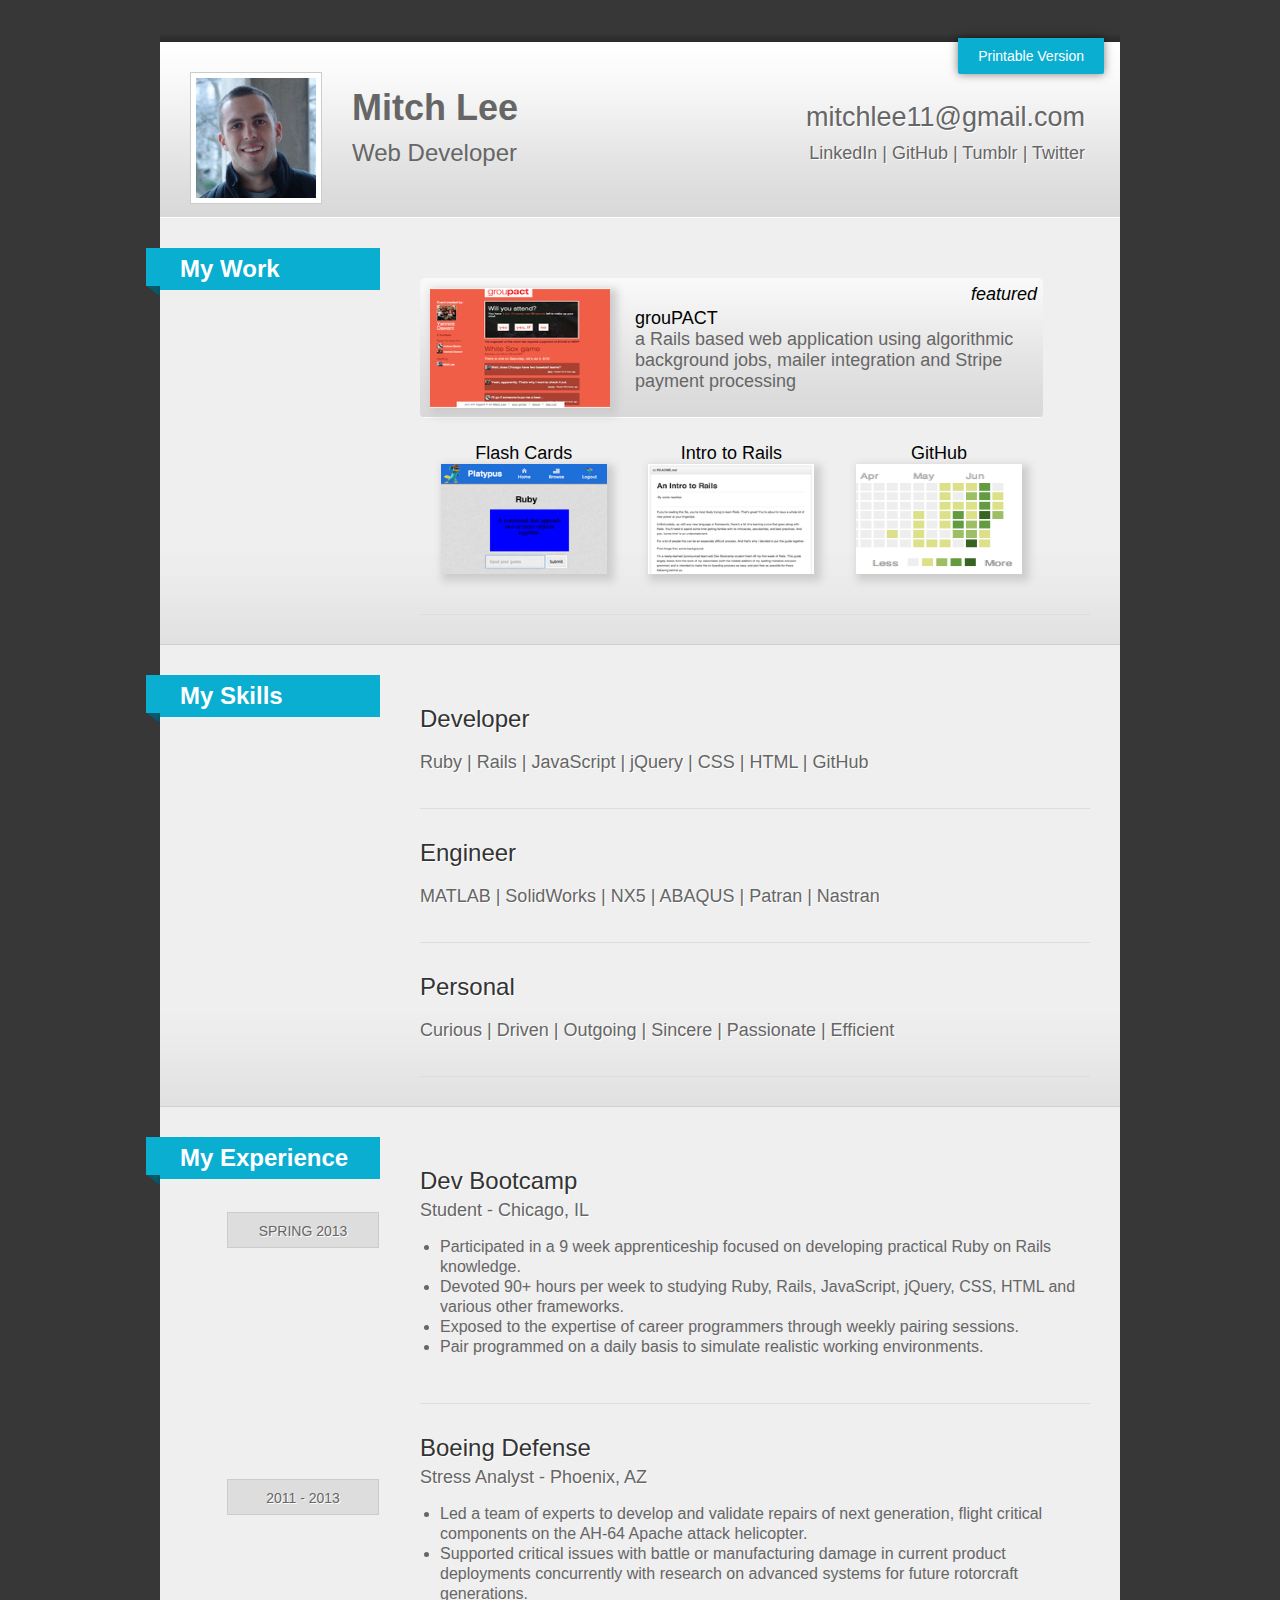
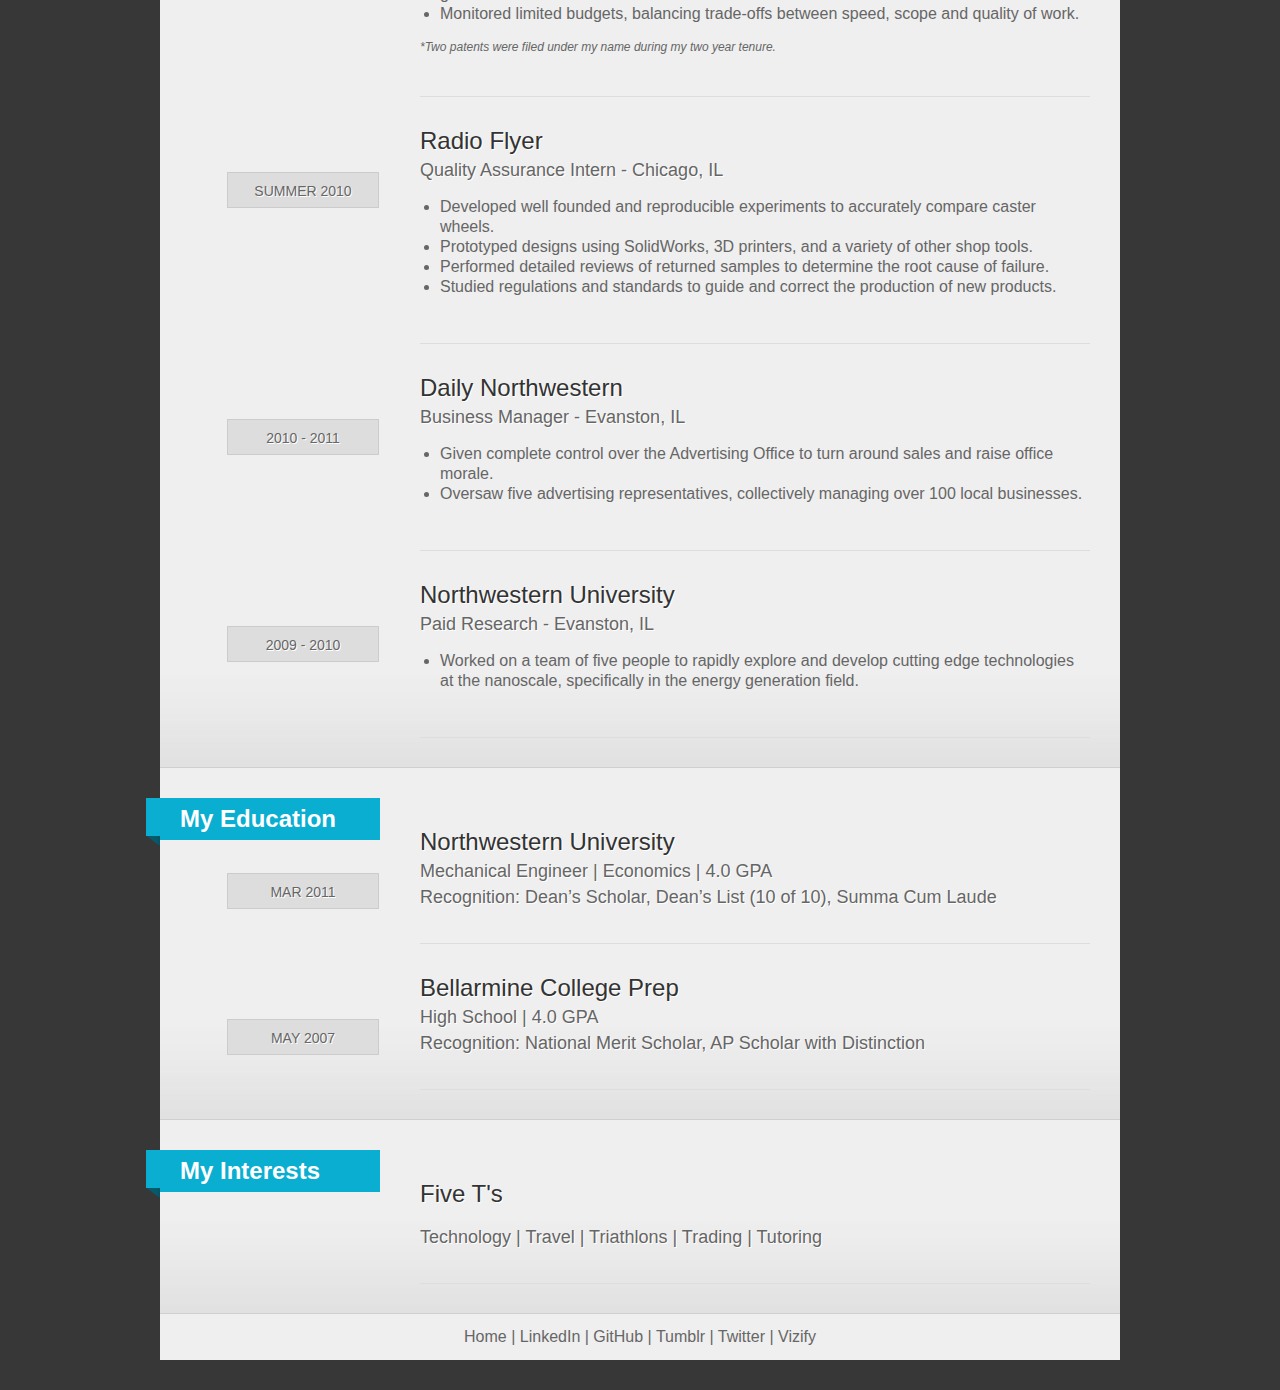
==== commit 38f58f70: "update online resume format" ====
--- a/resume.html
+++ b/resume.html
@@ -83,7 +83,7 @@
     <div class="content">
 
       <div class="item">
-        <div class="date">APR 2013 - JUN 2013</div>
+        <div class="date">SPRING 2013</div>
         <h4>Dev Bootcamp</h4>
         <h5>Student - Chicago, IL</h5>
         <ul>
@@ -99,7 +99,7 @@
       <div class="item">
         <h4>Boeing Defense</h4>
         <h5>Stress Analyst - Phoenix, AZ</h5>
-        <div class="date">AUG 2011 - APR 2013</div>
+        <div class="date">2011 - 2013</div>
         <ul>
           <li>Led a team of experts to develop and validate repairs of next generation, flight critical components on the AH-64 Apache attack helicopter.</li>
           <li>Supported critical issues with battle or manufacturing damage in current product deployments concurrently with research on advanced systems for future rotorcraft generations.</li>
@@ -109,9 +109,9 @@
       </div>
 
       <div class="item">
-        <h4>Quality Assurance Intern</h4>
-        <h5>Radio Flyer - Chicago, IL</h5>
-        <div class="date">JUN 2010 - SEP 2010</div>
+        <h4>Radio Flyer</h4>
+        <h5>Quality Assurance Intern - Chicago, IL</h5>
+        <div class="date">SUMMER 2010</div>
         <ul>
           <li>Developed well founded and reproducible experiments to accurately compare caster wheels.</li>
           <li>Prototyped designs using SolidWorks, 3D printers, and a variety of other shop tools.</li>
@@ -121,9 +121,9 @@
       </div>
 
       <div class="item">
-        <h4>Business Manager</h4>
-        <h5>Daily Northwestern - Evanston, IL</h5>
-        <div class="date">MAR 2010 - JAN 2011</div>
+        <h4>Daily Northwestern</h4>
+        <h5>Business Manager - Evanston, IL</h5>
+        <div class="date">2010 - 2011</div>
         <ul>
           <li>Given complete control over the Advertising Office to turn around sales and raise office morale.</li>
           <li>Oversaw five advertising representatives, collectively managing over 100 local businesses.</li>
@@ -131,9 +131,9 @@
       </div>
 
       <div class="item">
-        <h4>Paid Research</h4>
-        <h5>Northwestern University - Evanston, IL</h5>
-        <div class="date">MAR 2009 - JUN 2010</div>
+        <h4>Northwestern University</h4>
+        <h5>Paid Research - Evanston, IL</h5>
+        <div class="date">2009 - 2010</div>
         <ul>
           <li>Worked on a team of five people to rapidly explore and develop cutting edge technologies at the nanoscale, specifically in the energy generation field.</li>
         </ul>
@@ -147,7 +147,7 @@
        <div class="lefthead"></div></h3>
        <div class="content">
          <div class="item">
-          <div class="date">MAR  2011</div>
+          <div class="date">MAR 2011</div>
           <h4>Northwestern University</h4>
           <h5>Mechanical Engineer | Economics | 4.0 GPA</h5>
           <h5>Recognition: Dean’s Scholar, Dean’s List (10 of 10), Summa Cum Laude</h5>
@@ -177,8 +177,8 @@
       <div class="clear"></div>
     </div>
 
-    <footer><a href="http://mitchjlee.com">Home</a> | <a href="http://www.linkedin.com/in/mitchjlee/" target="_blank">LinkedIn</a> | <a href="https://github.com/dontmitch/" target="_blank">GitHub</a> | <a href="http://dontmitch.tumblr.com/" target="_blank">Tumblr</a> | <a href="https://twitter.com/dontmitch" target="_blank">Twitter</a> </footer>
+    <footer><a href="http://mitchjlee.com">Home</a> | <a href="http://www.linkedin.com/in/mitchjlee/" target="_blank">LinkedIn</a> | <a href="https://github.com/dontmitch/" target="_blank">GitHub</a> | <a href="http://dontmitch.tumblr.com/" target="_blank">Tumblr</a> | <a href="https://twitter.com/dontmitch" target="_blank">Twitter</a> | <a href="https://www.vizify.com/mitchjlee" target="_blank">Vizify</a></footer>
 
   </div>
 </body>
-</html>+</html>
--- a/stylesheets/resume_style.css
+++ b/stylesheets/resume_style.css
@@ -61,14 +61,21 @@
 #info {
 	float: right;
 	text-align: right;
-	font-size: 24px;
-	color: #666;
-	padding-top: 40px;
-	margin-right: 30px;
-	text-shadow: 1px 1px white;
+	font-size: 27px;
+	color: #666;
+	margin: 55px 30px 0 0;
+	text-shadow: 1px 1px white;
+}
+#info p {
+	padding: 0;
+	margin: 5px;
 }
 #info a {
 	text-decoration: none;
+}
+#info #resume-links {
+	margin-top: 10px;
+	font-size: 18px;
 }
 .section {
 	width: 100%;
@@ -104,9 +111,9 @@
 	font-size: 16px;
 }
 .projects {
-	display: inline-block;
-	width: 250px;
-	padding: 15px;
+	width: 28%;
+	float: left;
+	padding: 10px;
 	font-size: 18px;
 	text-align: center;
 }
@@ -120,6 +127,32 @@
 .projects img {
 	-webkit-box-shadow: 4px 4px 8px 3px #ccc;
 	box-shadow: 4px 4px 8px 3px #ccc;
+}
+
+.highlight-project {
+	position: relative;
+	text-align: left;
+	width: 90%;
+	margin-bottom: 15px;
+	border-radius: 5px;
+	background: url(../images/topbanner.jpg) repeat-x bottom;
+}
+.highlight-project .featured {
+	position: absolute;
+	top: 6px;
+	right: 6px;
+	color: black;
+}
+.highlight-project img {
+	vertical-align: top;
+}
+.highlight-project p {
+	margin: 20px 0 0 20px;
+	width: 66%;
+	display: inline-block;
+}
+.highlight-project a {
+	margin-bottom: 5px;
 }
 .clear {
 	clear: both;
@@ -148,11 +181,11 @@
 	top: 75px;
 	left: -193px;
 	width: 150px;
-	height: 22px;
-	padding-top: 8px;
+	height: 24px;
+	padding-top: 10px;
 	background: #ddd;
 	border: 1px solid #ccc;
-	font-size: 12px;
+	font-size: 14px;
 	text-align: center;
 	text-shadow: 1px 1px white;
 }
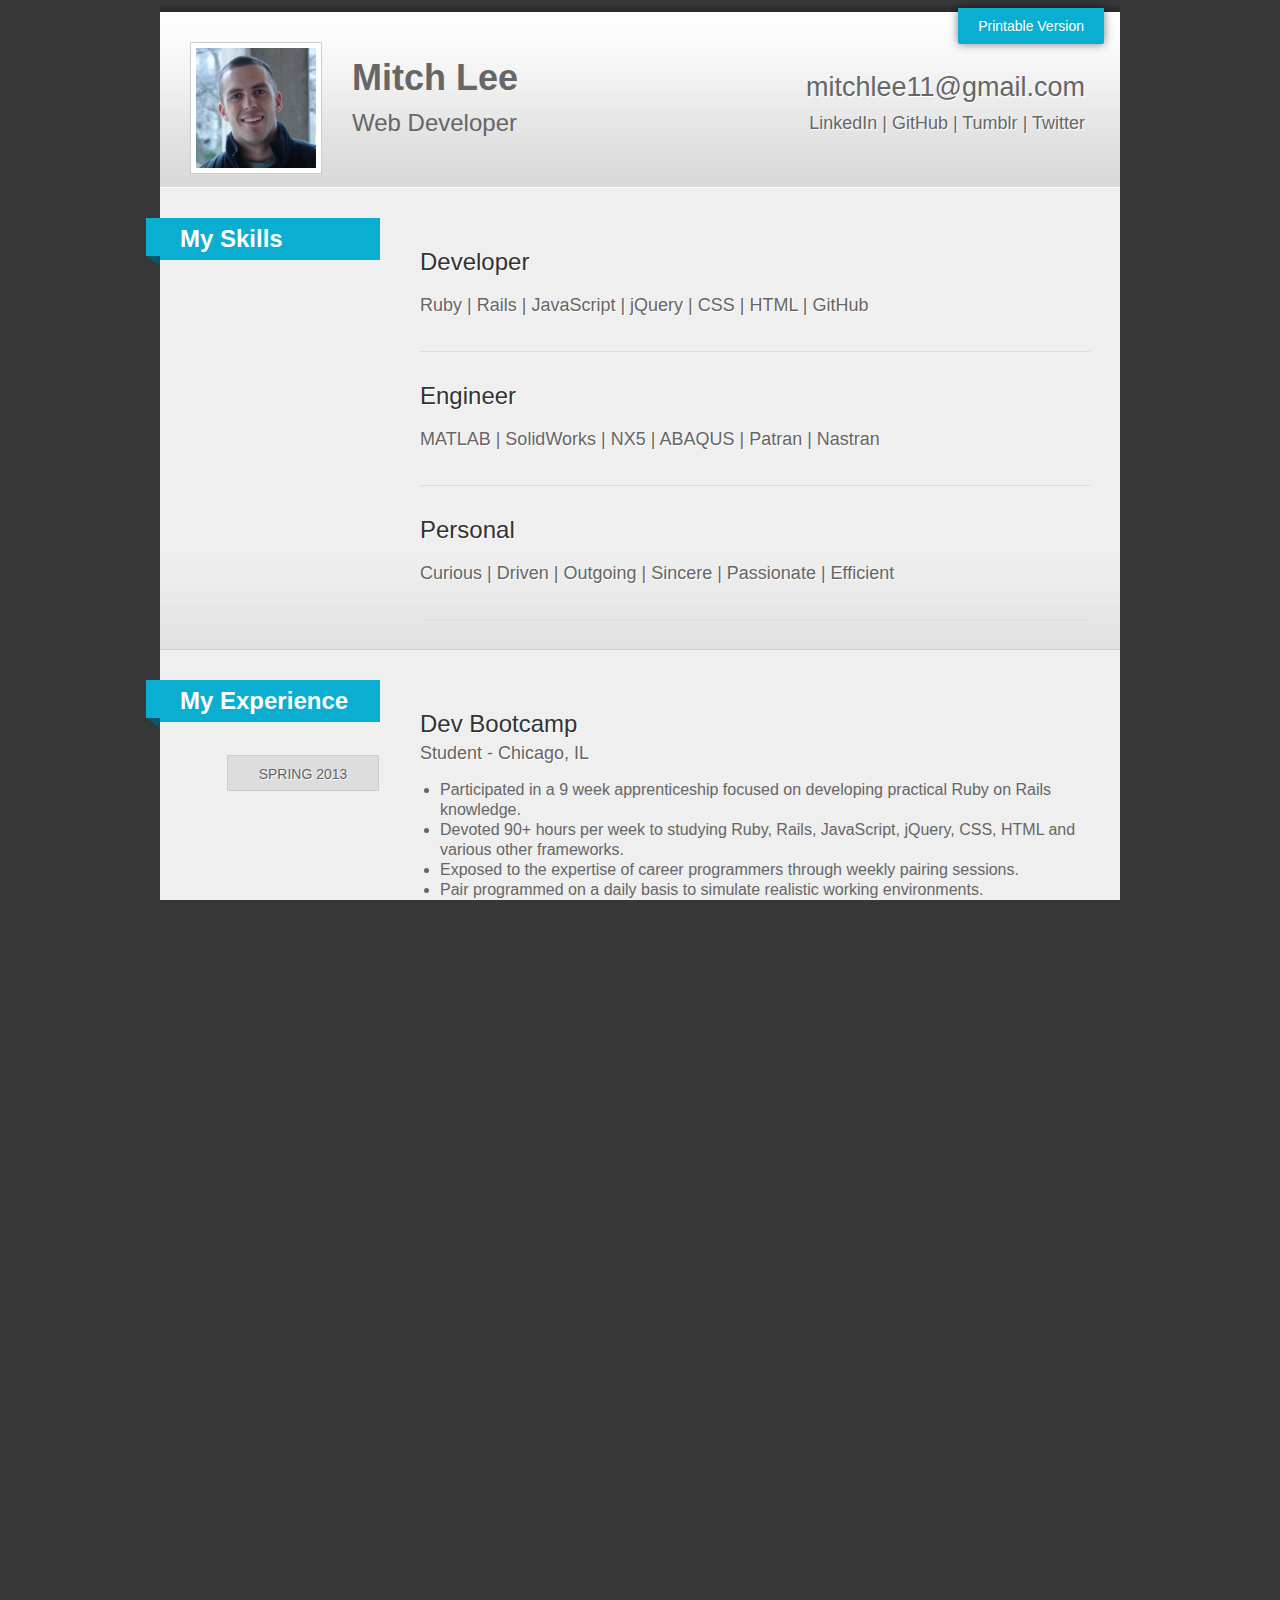
==== commit d94e7a06: "update resume to include sidebar nav" ====
--- a/resume.html
+++ b/resume.html
@@ -1,184 +1,182 @@
-<!DOCTYPE html PUBLIC "-//W3C//DTD XHTML 1.0 Transitional//EN" "http://www.w3.org/TR/xhtml1/DTD/xhtml1-transitional.dtd">
-<html xmlns="http://www.w3.org/1999/xhtml">
-<head>
-  <meta http-equiv="Content-Type" content="text/html; charset=utf-8" />
-  <title>Mitch Lee's Resume</title>
-  <link rel="stylesheet" type="text/css" href="stylesheets/resume_style.css" />
-</head>
+<!DOCTYPE html>
+<html>
 
-<body>
-	<div id="wrapper">
-   <div id="banner">
-     <div id="logo">
-      <img src="images/mitch_lee.jpg" alt="Mitch Lee" width="120" height="120" draggable="false">
-      <a id="printable_banner" href="resume.pdf">Printable Version</a>
-      <h1><a href="http://mitchjlee.com">Mitch Lee</a></h1>
-      <h2>Web Developer</h2>
+  <head>
+    <meta charset='utf-8' />
+    <meta http-equiv="X-UA-Compatible" content="chrome=1" />
+    <meta name="description" content="dontmitch : a junior dev hoping to make a splash" />
+    <meta name="author" content="Mitchell Lee">
+    <meta name="viewport" content="width=800, user-scalable=no">
+    <link rel="stylesheet" href="stylesheets/sidebar.css">
+    <link rel="stylesheet" href="stylesheets/resume.css">
+
+    <title>Mitch Lee - Resume</title>
+  </head>
+
+  <body>
+    <!-- SIDE BAR -->
+    <div class="meny">
+      <img src="images/mitch_lee.jpg" alt="Mitch Lee" draggable="false">
+      <h1 id="project_title">mitch j lee</h1>
+      <ul>
+        <li><a href="http://mitchjlee.com">about</a></li>
+        <li><a href="http://mitchjlee.com/resume">resume</a></li>
+        <li><a href="http://mitchjlee.com/projects">projects</a></li>
+      </ul>
     </div>
-    <div id="info">
-     <p><a href="mailto:mitchlee11@gmail.com">mitchlee11@gmail.com</a></p>
-     <p id="resume-links"><a href="http://www.linkedin.com/in/mitchjlee/" target="_blank">LinkedIn</a> | <a href="https://github.com/dontmitch/" target="_blank">GitHub</a> | <a href="http://dontmitch.tumblr.com/" target="_blank">Tumblr</a> | <a href="https://twitter.com/dontmitch" target="_blank">Twitter</a> </p>
-   </div>
-  </div>
 
-  <div class="section">
-    <h3>My Work
-      <div class="lefthead"></div></h3>
-      <div class="content">
-      <div class="item">
-        <div class="projects highlight-project">
-          <a href="http://groupact.me" target="_blank"><img src="images/groupact.png" alt="grouPACT" draggable="false" width="180" height="120"/></a>
-          <div class="featured"><em>featured</em></div>
-          <p><a href="https://github.com/dontmitch/group_planning" target="_blank">grouPACT</a><br /> a Rails based web application using algorithmic background jobs, mailer integration and Stripe payment processing</p>
+    <div class="meny-arrow"></div>
+
+    <!-- MAIN CONTENT -->
+    <div class="contents" id="wrapper">
+
+      <div id="banner">
+
+        <div id="logo">
+          <img src="images/mitch_lee.jpg" alt="Mitch Lee" width="120" height="120" draggable="false">
+          <a id="printable_banner" href="resume.pdf">Printable Version</a>
+          <h1><a href="http://mitchjlee.com">Mitch Lee</a></h1>
+          <h2>Web Developer</h2>
         </div>
 
-        <div class="projects">
-          <a href="https://github.com/dontmitch/web_flash_cards" target="_blank">Flash Cards</a><br />
-          <a href="http://platypuscards.herokuapp.com/" target="_blank"><img src="images/flashcards.png" alt="Flash Cards" draggable="false" width="166" height="110"/></a>
-        </div>
-
-        <div class="projects">
-          <a href="https://github.com/dontmitch/intro_to_rails" target="_blank">Intro to Rails</a><br />
-          <a href="https://github.com/dontmitch/intro_to_rails" target="_blank"><img src="images/intro_to_rails.png" alt="Intro to Rails" draggable="false" width="166" height="110"/></a>
-        </div>
-
-        <div class="projects">
-          <a href="https://github.com/dontmitch/" target="_blank">GitHub</a><br />
-          <a href="https://github.com/dontmitch/" target="_blank"><img src="images/github.png" alt="My GitHub" draggable="false" width="166" height="110"/></a>
-        </div>
-        <div class="clear"></div>
-      </div>
-    </div>
-    <div class="clear"></div>
-  </div>
-
-  <div class="section">
-    <h3>My Skills
-      <div class="lefthead"></div></h3>
-      <div class="content">
-      <div class="item">
-        <h4>Developer</h4>
-        <br />
-        <h5>Ruby | Rails | JavaScript | jQuery | CSS | HTML | GitHub</h5>
-      </div>
-
-      <div class="item">
-        <h4>Engineer</h4>
-        <br />
-        <h5>MATLAB | SolidWorks | NX5 | ABAQUS | Patran | Nastran</h5>
-      </div>
-
-      <div class="item">
-        <h4>Personal</h4>
-        <br />
-        <h5>Curious | Driven | Outgoing | Sincere | Passionate | Efficient</h5>
-      </div>
-
-    </div>
-    <div class="clear"></div>
-  </div>
-
-  <div class="section">
-    <h3>My Experience<div class="lefthead"></div></h3>
-    <div class="content">
-
-      <div class="item">
-        <div class="date">SPRING 2013</div>
-        <h4>Dev Bootcamp</h4>
-        <h5>Student - Chicago, IL</h5>
-        <ul>
-          <li>Participated in a 9 week apprenticeship focused on developing practical Ruby on Rails
-knowledge.</li>
-          <li>Devoted 90+ hours per week to studying Ruby, Rails, JavaScript, jQuery, CSS, HTML and various
-            other frameworks.</li>
-          <li>Exposed to the expertise of career programmers through weekly pairing sessions.</li>
-          <li>Pair programmed on a daily basis to simulate realistic working environments.</li>
-        </ul>
-      </div>
-
-      <div class="item">
-        <h4>Boeing Defense</h4>
-        <h5>Stress Analyst - Phoenix, AZ</h5>
-        <div class="date">2011 - 2013</div>
-        <ul>
-          <li>Led a team of experts to develop and validate repairs of next generation, flight critical components on the AH-64 Apache attack helicopter.</li>
-          <li>Supported critical issues with battle or manufacturing damage in current product deployments concurrently with research on advanced systems for future rotorcraft generations.</li>
-          <li>Monitored limited budgets, balancing trade-offs between speed, scope and quality of work.</li>
-        </ul>
-        <p><em>*Two patents were filed under my name during my two year tenure.</em></p>
-      </div>
-
-      <div class="item">
-        <h4>Radio Flyer</h4>
-        <h5>Quality Assurance Intern - Chicago, IL</h5>
-        <div class="date">SUMMER 2010</div>
-        <ul>
-          <li>Developed well founded and reproducible experiments to accurately compare caster wheels.</li>
-          <li>Prototyped designs using SolidWorks, 3D printers, and a variety of other shop tools.</li>
-          <li>Performed detailed reviews of returned samples to determine the root cause of failure.</li>
-          <li>Studied regulations and standards to guide and correct the production of new products.</li>
-        </ul>
-      </div>
-
-      <div class="item">
-        <h4>Daily Northwestern</h4>
-        <h5>Business Manager - Evanston, IL</h5>
-        <div class="date">2010 - 2011</div>
-        <ul>
-          <li>Given complete control over the Advertising Office to turn around sales and raise office morale.</li>
-          <li>Oversaw five advertising representatives, collectively managing over 100 local businesses.</li>
-        </ul>
-      </div>
-
-      <div class="item">
-        <h4>Northwestern University</h4>
-        <h5>Paid Research - Evanston, IL</h5>
-        <div class="date">2009 - 2010</div>
-        <ul>
-          <li>Worked on a team of five people to rapidly explore and develop cutting edge technologies at the nanoscale, specifically in the energy generation field.</li>
-        </ul>
-      </div>
-      </div>
-      <div class="clear"></div>
-    </div>
-
-    <div class="section">
-     <h3>My Education
-       <div class="lefthead"></div></h3>
-       <div class="content">
-         <div class="item">
-          <div class="date">MAR 2011</div>
-          <h4>Northwestern University</h4>
-          <h5>Mechanical Engineer | Economics | 4.0 GPA</h5>
-          <h5>Recognition: Dean’s Scholar, Dean’s List (10 of 10), Summa Cum Laude</h5>
-        </div>
-
-        <div class="item">
-          <h4>Bellarmine College Prep</h4>
-          <h5>High School | 4.0 GPA </h5>
-          <div class="date">MAY 2007</div>
-          <h5>Recognition: National Merit Scholar, AP Scholar with Distinction</h5>
+        <div id="info">
+          <p><a href="mailto:mitchlee11@gmail.com">mitchlee11@gmail.com</a></p>
+          <p id="resume-links"><a href="http://www.linkedin.com/in/mitchjlee/" target="_blank">LinkedIn</a> | <a href="https://github.com/dontmitch/" target="_blank">GitHub</a> | <a href="http://dontmitch.tumblr.com/" target="_blank">Tumblr</a> | <a href="https://twitter.com/dontmitch" target="_blank">Twitter</a> </p>
         </div>
 
       </div>
-      <div class="clear"></div>
+
+      <div class="section">
+        <h3>My Skills <div class="lefthead"></div></h3>
+        <div class="content">
+          <div class="item">
+            <h4>Developer</h4>
+            <br />
+            <h5>Ruby | Rails | JavaScript | jQuery | CSS | HTML | GitHub</h5>
+          </div>
+
+          <div class="item">
+            <h4>Engineer</h4>
+            <br />
+            <h5>MATLAB | SolidWorks | NX5 | ABAQUS | Patran | Nastran</h5>
+          </div>
+
+          <div class="item">
+            <h4>Personal</h4>
+            <br />
+            <h5>Curious | Driven | Outgoing | Sincere | Passionate | Efficient</h5>
+          </div>
+
+        </div>
+
+        <div class="clear"></div>
+      </div>
+
+      <div class="section">
+        <h3>My Experience<div class="lefthead"></div></h3>
+        <div class="content">
+
+          <div class="item">
+            <div class="date">SPRING 2013</div>
+            <h4>Dev Bootcamp</h4>
+            <h5>Student - Chicago, IL</h5>
+            <ul>
+              <li>Participated in a 9 week apprenticeship focused on developing practical Ruby on Rails
+    knowledge.</li>
+              <li>Devoted 90+ hours per week to studying Ruby, Rails, JavaScript, jQuery, CSS, HTML and various
+                other frameworks.</li>
+              <li>Exposed to the expertise of career programmers through weekly pairing sessions.</li>
+              <li>Pair programmed on a daily basis to simulate realistic working environments.</li>
+            </ul>
+          </div>
+
+          <div class="item">
+            <h4>Boeing Defense</h4>
+            <h5>Stress Analyst - Phoenix, AZ</h5>
+            <div class="date">2011 - 2013</div>
+            <ul>
+              <li>Led a team of experts to develop and validate repairs of next generation, flight critical components on the AH-64 Apache attack helicopter.</li>
+              <li>Supported critical issues with battle or manufacturing damage in current product deployments concurrently with research on advanced systems for future rotorcraft generations.</li>
+              <li>Monitored limited budgets, balancing trade-offs between speed, scope and quality of work.</li>
+            </ul>
+            <p><em>*Two patents were filed under my name during my two year tenure.</em></p>
+          </div>
+
+          <div class="item">
+            <h4>Radio Flyer</h4>
+            <h5>Quality Assurance Intern - Chicago, IL</h5>
+            <div class="date">SUMMER 2010</div>
+            <ul>
+              <li>Developed well founded and reproducible experiments to accurately compare caster wheels.</li>
+              <li>Prototyped designs using SolidWorks, 3D printers, and a variety of other shop tools.</li>
+              <li>Performed detailed reviews of returned samples to determine the root cause of failure.</li>
+              <li>Studied regulations and standards to guide and correct the production of new products.</li>
+            </ul>
+          </div>
+
+          <div class="item">
+            <h4>Daily Northwestern</h4>
+            <h5>Business Manager - Evanston, IL</h5>
+            <div class="date">2010 - 2011</div>
+            <ul>
+              <li>Given complete control over the Advertising Office to turn around sales and raise office morale.</li>
+              <li>Oversaw five advertising representatives, collectively managing over 100 local businesses.</li>
+            </ul>
+          </div>
+
+          <div class="item">
+            <h4>Northwestern University</h4>
+            <h5>Paid Research - Evanston, IL</h5>
+            <div class="date">2009 - 2010</div>
+            <ul>
+              <li>Worked on a team of five people to rapidly explore and develop cutting edge technologies at the nanoscale, specifically in the energy generation field.</li>
+            </ul>
+          </div>
+        </div>
+
+        <div class="clear"></div>
+      </div>
+
+      <div class="section">
+        <h3>My Education <div class="lefthead"></div></h3>
+        <div class="content">
+
+          <div class="item">
+            <div class="date">MAR 2011</div>
+            <h4>Northwestern University</h4>
+            <h5>Mechanical Engineer | Economics | 4.0 GPA</h5>
+            <h5>Recognition: Dean’s Scholar, Dean’s List (10 of 10), Summa Cum Laude</h5>
+          </div>
+
+          <div class="item">
+            <h4>Bellarmine College Prep</h4>
+            <h5>High School | 4.0 GPA </h5>
+            <div class="date">MAY 2007</div>
+            <h5>Recognition: National Merit Scholar, AP Scholar with Distinction</h5>
+          </div>
+        </div>
+
+        <div class="clear"></div>
+      </div>
+
+      <div class="section">
+        <h3>My Interests <div class="lefthead"></div></h3>
+          <div class="content">
+            <div class="item">
+              <h4>Five T's</h4>
+              <br />
+              <h5>Technology | Travel | Triathlons | Trading | Tutoring</h5>
+            </div>
+        </div>
+
+        <div class="clear"></div>
+      </div>
+
+      <footer><a href="http://mitchjlee.com">Home</a> | <a href="http://www.linkedin.com/in/mitchjlee/" target="_blank">LinkedIn</a> | <a href="https://github.com/dontmitch/" target="_blank">GitHub</a> | <a href="http://dontmitch.tumblr.com/" target="_blank">Tumblr</a> | <a href="https://twitter.com/dontmitch" target="_blank">Twitter</a> | <a href="https://www.vizify.com/mitchjlee" target="_blank">Vizify</a></footer>
+
     </div>
 
-    <div class="section">
-     <h3>My Interests
-       <div class="lefthead"></div></h3>
-       <div class="content">
-        <div class="item">
-          <h4>Five T's</h4>
-          <br />
-          <h5>Technology | Travel | Triathlons | Trading | Tutoring</h5>
-        </div>
-      </div>
-      <div class="clear"></div>
-    </div>
-
-    <footer><a href="http://mitchjlee.com">Home</a> | <a href="http://www.linkedin.com/in/mitchjlee/" target="_blank">LinkedIn</a> | <a href="https://github.com/dontmitch/" target="_blank">GitHub</a> | <a href="http://dontmitch.tumblr.com/" target="_blank">Tumblr</a> | <a href="https://twitter.com/dontmitch" target="_blank">Twitter</a> | <a href="https://www.vizify.com/mitchjlee" target="_blank">Vizify</a></footer>
-
-  </div>
-</body>
+    <script src="javascripts/meny.min.js"></script>
+    <script src="javascripts/application.js"></script>
+  </body>
 </html>
--- a/stylesheets/sidebar.css
+++ b/stylesheets/sidebar.css
@@ -0,0 +1,78 @@
+html,
+body {
+	height: 100%;
+	overflow: hidden;
+}
+
+.meny {
+	display: none;
+	padding: 20px;
+	overflow: auto;
+	background: #333;
+	color: #eee;
+
+	-webkit-box-sizing: border-box;
+	   -moz-box-sizing: border-box;
+	        box-sizing: border-box;
+}
+
+.meny ul {
+	margin-top: 10px;
+}
+
+.meny ul li {
+	display: inline-block;
+	width: 200px;
+	list-style: none;
+	font-size: 36px;
+	padding: 3px 18px;
+}
+
+.meny ul li:before {
+	content: '-';
+	margin-right: 5px;
+	color: rgba( 255, 255, 255, 0.2 );
+}
+
+.meny ul li a:hover {
+	color: #FFF;
+}
+
+.meny img {
+  padding: 0;
+  -webkit-box-shadow: 0 0 10px rgba(0,0,0,.8);
+  box-shadow: 0 0 10px rgba(0,0,0,.8);
+}
+
+/**
+ * Hint graphic that appears while menu is inactive
+ */
+.meny-arrow {
+	position: absolute;
+	z-index: 10;
+
+	border: 10px solid transparent;
+
+	-webkit-transition: opacity 0.4s ease 0.4s;
+	   -moz-transition: opacity 0.4s ease 0.4s;
+	    -ms-transition: opacity 0.4s ease 0.4s;
+	     -o-transition: opacity 0.4s ease 0.4s;
+	        transition: opacity 0.4s ease 0.4s;
+}
+
+.meny-left .meny-arrow {
+	left: 18px;
+	top: 50%;
+	margin-top: -20px;
+	border-left: 20px solid #333;
+}
+
+.meny-active .meny-arrow {
+	opacity: 0;
+
+	-webkit-transition: opacity 0.2s ease;
+	   -moz-transition: opacity 0.2s ease;
+	    -ms-transition: opacity 0.2s ease;
+	     -o-transition: opacity 0.2s ease;
+	        transition: opacity 0.2s ease;
+}--- a/stylesheets/resume.css
+++ b/stylesheets/resume.css
@@ -0,0 +1,315 @@
+body {
+	font-family: Arial, Helvetica, sans-serif;
+	font-size: 12px;
+	color: #666;
+	background-color: #373737;
+	margin: 0 0 30px;
+	text-align: center;
+	overflow: scroll;
+}
+
+footer {
+	text-align: center;
+	font-size: 16px;
+	width: 100%;
+	padding: 14px 0;
+}
+
+footer a {
+	text-decoration: none;
+}
+
+h1 {
+	font-size: 36px;
+	font-weight: bold;
+	color: #333;
+	margin: 0;
+	padding: 15px 0 0 0;
+}
+
+h1 a {
+	text-decoration: none;
+}
+
+h2 {
+	font-size: 24px;
+	color: #666;
+	margin: 10px 0 0 0;
+	font-weight: normal;
+}
+
+h3 {
+	position: relative;
+	background: #0aaed1;
+	font-size: 24px;
+	color: white;
+	font-weight: bold;
+	width: 180px;
+	padding: 7px 20px 7px 20px;
+	margin: 0;
+	float: left;
+}
+
+h4 {
+	margin: 0;
+	font-size: 24px;
+	font-weight: normal;
+	color: #333;
+	text-shadow: 1px 1px white;
+}
+
+h5 {
+	margin: 5px 0 5px 0;
+	font-size: 18px;
+	font-weight: normal;
+	color: #666;
+	text-shadow: 1px 1px white;
+}
+
+a:link {
+	color: #666;
+}
+
+a:visited {
+	color: #666;
+}
+
+a:hover {
+	color: #333;
+}
+
+a:active {
+	color: #666;
+}
+
+ul {
+	line-height: 20px;
+}
+#wrapper {
+	width: 960px;
+	margin: 0 auto;
+	text-align: left;
+	background: url(../images/shadow.jpg) repeat-x top #efefef;
+	padding-top: 12px;
+}
+
+#banner {
+	position: relative;
+	background: url(../images/topbanner.jpg) repeat-x top;
+	height: 176px;
+	width: 100%;
+}
+
+#logo {
+	float: left;
+	padding: 30px;
+	width: 500px;
+}
+
+#logo img {
+	float: left;
+	padding: 5px;
+	background: white;
+	border: 1px solid #ccc;
+	margin-right: 30px;
+}
+
+#info {
+	float: right;
+	text-align: right;
+	font-size: 27px;
+	color: #666;
+	margin: 55px 30px 0 0;
+	text-shadow: 1px 1px white;
+}
+
+#info p {
+	padding: 0;
+	margin: 5px;
+}
+
+#info a {
+	text-decoration: none;
+}
+
+#info #resume-links {
+	margin-top: 10px;
+	font-size: 18px;
+}
+
+.section {
+	width: 100%;
+	background: url(../images/sectionrepeat.jpg) repeat-x bottom;
+	padding: 30px 0;
+}
+
+.lefthead {
+	background: url(../images/h3left.jpg) top left no-repeat;
+	width: 14px;
+	height: 49px;
+	position: absolute;
+	top: 0;
+	left: -14px;
+}
+
+.content {
+	float: right;
+	padding-right: 30px;
+	width: 670px;
+}
+
+.content ul {
+	padding-left: 20px;
+	font-size: 16px;
+}
+
+.projects {
+	width: 28%;
+	float: left;
+	padding: 10px;
+	font-size: 18px;
+	text-align: center;
+}
+
+.projects a {
+	text-decoration: none;
+	color: black !important;
+}
+
+.projects a:hover {
+	color: gray !important;
+}
+
+.projects img {
+	-webkit-box-shadow: 4px 4px 8px 3px #ccc;
+	box-shadow: 4px 4px 8px 3px #ccc;
+}
+
+.highlight-project {
+	position: relative;
+	text-align: left;
+	width: 90%;
+	margin-bottom: 15px;
+	border-radius: 5px;
+	background: url(../images/topbanner.jpg) repeat-x bottom;
+}
+
+.highlight-project .featured {
+	position: absolute;
+	top: 6px;
+	right: 6px;
+	color: black;
+}
+
+.highlight-project img {
+	vertical-align: top;
+}
+
+.highlight-project p {
+	margin: 20px 0 0 20px;
+	width: 66%;
+	display: inline-block;
+}
+
+.highlight-project a {
+	margin-bottom: 5px;
+}
+
+.clear {
+	clear: both;
+}
+
+.item {
+	padding: 30px 0;
+	border-bottom: 1px solid #ddd;
+	position: relative;
+}
+
+.date {
+	position: absolute;
+	top: 75px;
+	left: -193px;
+	width: 150px;
+	height: 24px;
+	padding-top: 10px;
+	background: #ddd;
+	border: 1px solid #ccc;
+	font-size: 14px;
+	text-align: center;
+	text-shadow: 1px 1px white;
+}
+
+#printable_banner {
+	text-decoration: none;
+	display: block;
+	position: absolute;
+	top: -4px;
+	right: 16px;
+	z-index: 10;
+	padding: 10px 20px 10px 20px;
+	color: #fff;
+	background: #0aaed1 no-repeat 95% 50%;
+	font-size: 14px;
+	-webkit-box-shadow: 0 0 10px rgba(0,0,0,.5);
+	box-shadow: 0 0 10px rgba(0,0,0,.5);
+	border-bottom-left-radius: 2px;
+	border-bottom-right-radius: 2px;
+}
+
+.meny-left .meny-arrow {
+	margin-top: -20px;
+	border-left: 20px solid #FFF;
+}
+
+.meny img {
+	position: relative;
+  margin: 10px 0 10px 0;
+  border: 1px solid #fff;
+	width: 100%;
+	max-width: 100%;
+}
+
+.meny h1 {
+  margin: 10px 0;
+  font-weight: 700;
+  color:#222222;
+  font-family: 'Lucida Grande', 'Calibri', Helvetica, Arial, sans-serif;
+  letter-spacing: -1px;
+  font-size: 36px;
+  font-weight: 700;
+}
+
+.meny #project_title {
+	margin: 0;
+	color: #fff;
+	font-size: 42px;
+	text-shadow: #111 0px 0px 10px;
+}
+
+.meny a {
+	text-decoration: none;
+	color: #007edf;
+	text-shadow: none;
+	transition: color 0.5s ease;
+	transition: text-shadow 0.5s ease;
+
+	-webkit-transition: color 0.5s ease;
+	 	 -moz-transition: color 0.5s ease;
+	    -ms-transition: color 0.5s ease;
+	     -o-transition: color 0.5s ease;
+	-webkit-transition: text-shadow 0.5s ease;
+	   -moz-transition: text-shadow 0.5s ease;
+	    -ms-transition: text-shadow 0.5s ease;
+	     -o-transition: text-shadow 0.5s ease;
+}
+
+.meny ul {
+	margin: 10px 0 15px;
+	padding: 0;
+}
+
+.meny ul li {
+	margin: 0;
+	line-height: 1.5;
+	text-align: left;
+}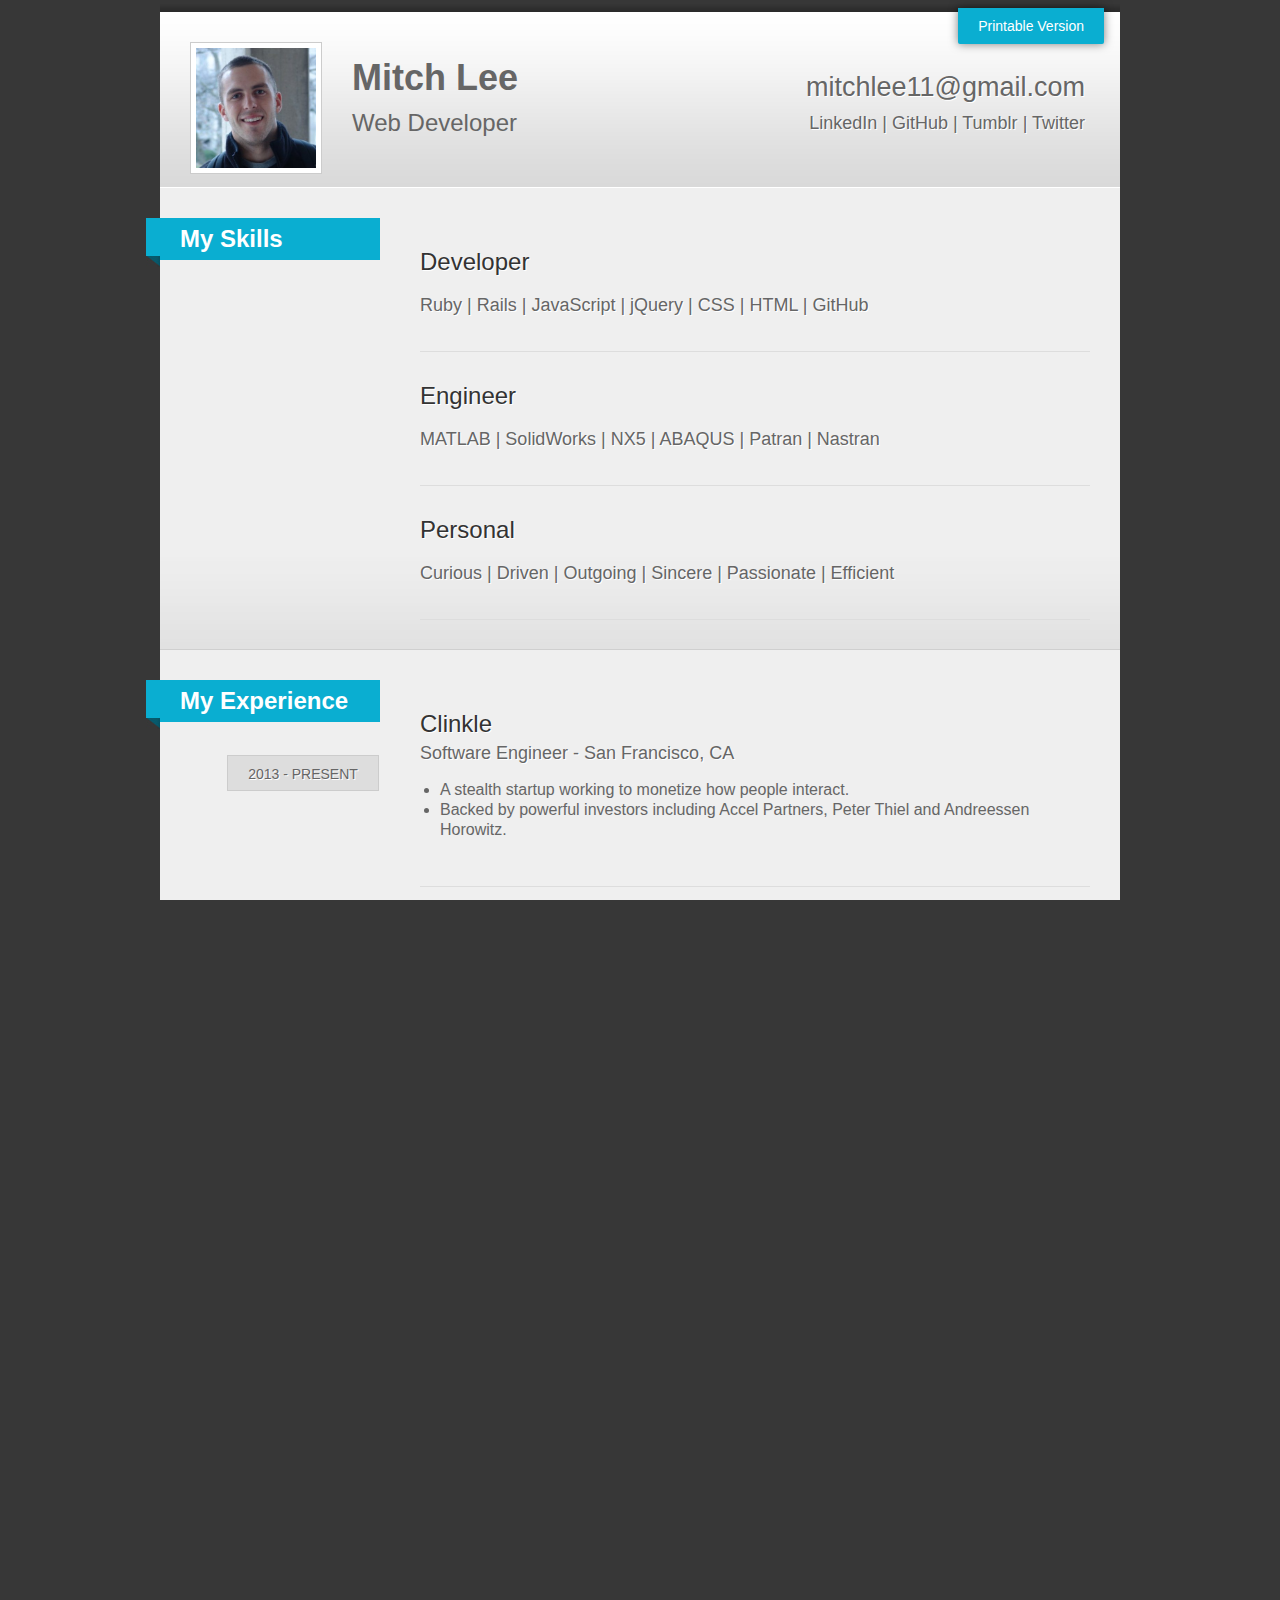
==== commit 0cd3e4b8: "update resume to reflect new position at Clinkle" ====
--- a/resume.html
+++ b/resume.html
@@ -77,6 +77,16 @@
         <div class="content">
 
           <div class="item">
+            <h4>Clinkle</h4>
+            <h5>Software Engineer - San Francisco, CA</h5>
+            <div class="date">2013 - PRESENT</div>
+            <ul>
+              <li>A stealth startup working to monetize how people interact.</li>
+              <li>Backed by powerful investors including Accel Partners, Peter Thiel and Andreessen Horowitz.</li>
+            </ul>
+          </div>
+
+          <div class="item">
             <div class="date">SPRING 2013</div>
             <h4>Dev Bootcamp</h4>
             <h5>Student - Chicago, IL</h5>
@@ -111,16 +121,6 @@
               <li>Prototyped designs using SolidWorks, 3D printers, and a variety of other shop tools.</li>
               <li>Performed detailed reviews of returned samples to determine the root cause of failure.</li>
               <li>Studied regulations and standards to guide and correct the production of new products.</li>
-            </ul>
-          </div>
-
-          <div class="item">
-            <h4>Daily Northwestern</h4>
-            <h5>Business Manager - Evanston, IL</h5>
-            <div class="date">2010 - 2011</div>
-            <ul>
-              <li>Given complete control over the Advertising Office to turn around sales and raise office morale.</li>
-              <li>Oversaw five advertising representatives, collectively managing over 100 local businesses.</li>
             </ul>
           </div>
 
@@ -178,5 +178,6 @@
 
     <script src="javascripts/meny.min.js"></script>
     <script src="javascripts/application.js"></script>
+    <script src="javascripts/analytics.js"></script>
   </body>
 </html>
--- a/stylesheets/resume.css
+++ b/stylesheets/resume.css
@@ -258,7 +258,6 @@
 
 .meny-left .meny-arrow {
 	margin-top: -20px;
-	border-left: 20px solid #FFF;
 }
 
 .meny img {
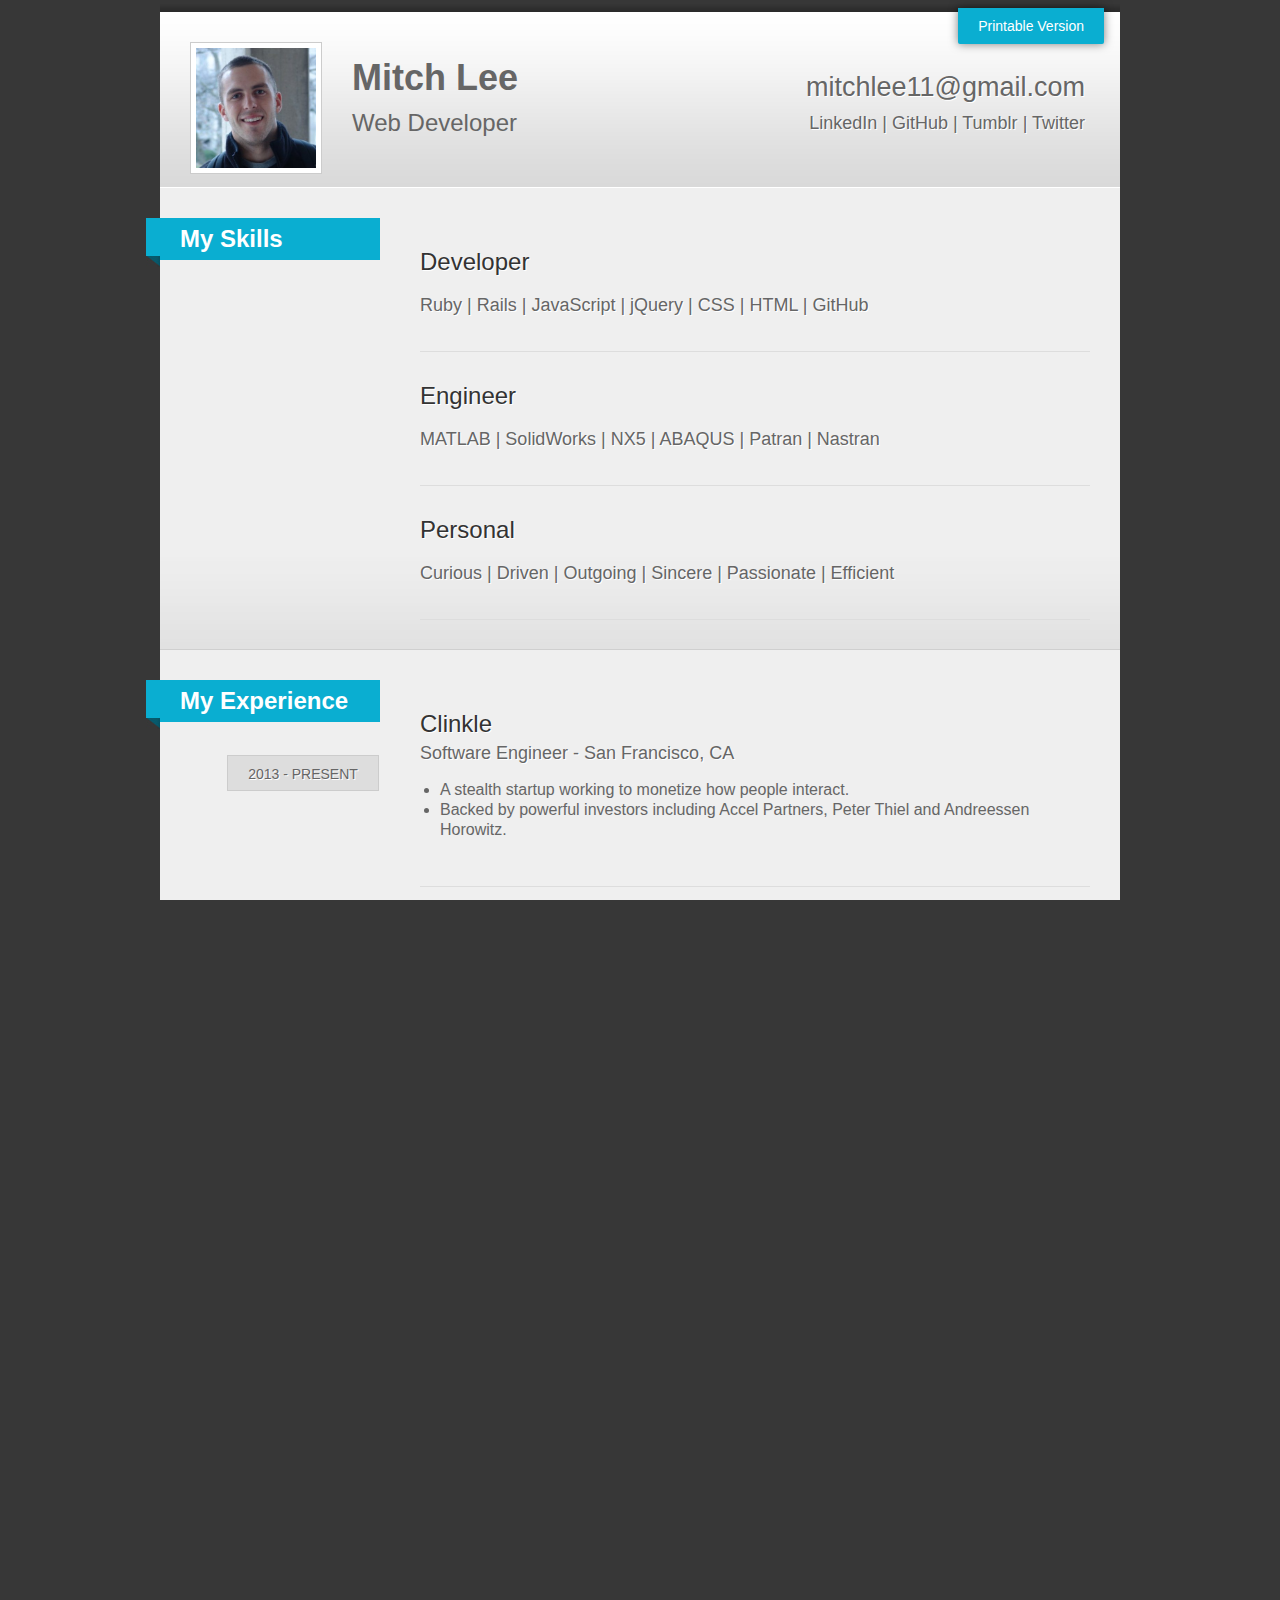
==== commit 29b435b0: "add Pebble work to my resume" ====
--- a/resume.html
+++ b/resume.html
@@ -83,6 +83,16 @@
             <ul>
               <li>A stealth startup working to monetize how people interact.</li>
               <li>Backed by powerful investors including Accel Partners, Peter Thiel and Andreessen Horowitz.</li>
+            </ul>
+          </div>
+
+          <div class="item">
+            <h4>Pebble</h4>
+            <h5>Web Developer - Palo Alto, CA</h5>
+            <div class="date">2013 - PRESENT</div>
+            <ul>
+              <li>Contract work for the company that reinvented the smart watch industry.</li>
+              <li>Digest large and complex code bases quickly in order to meet aggressive turnarounds.</li>
             </ul>
           </div>
 
